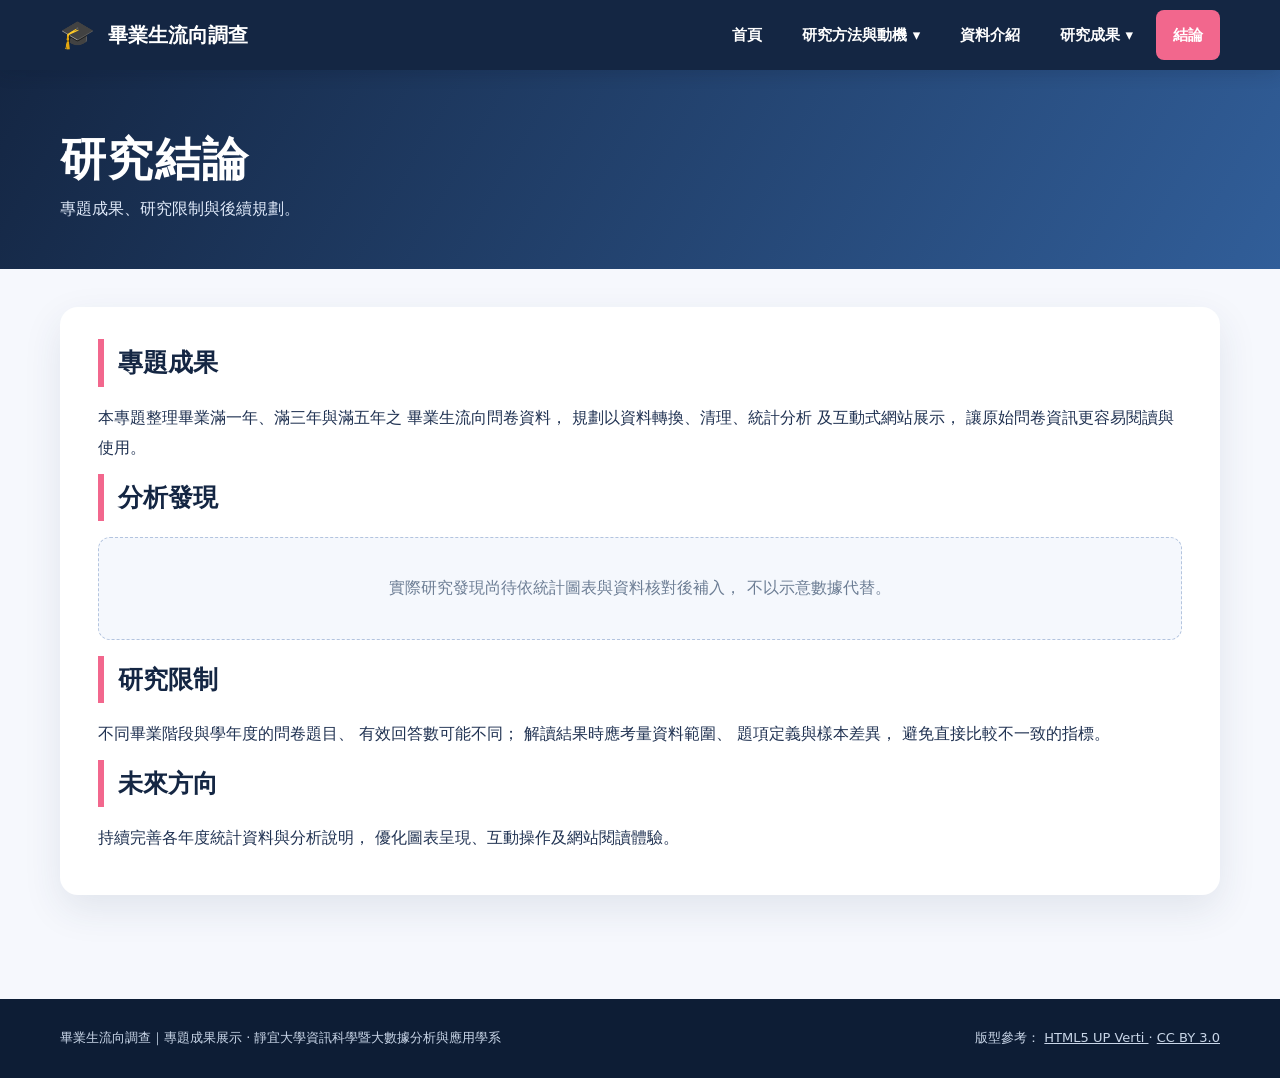
==== conclusion.html @ 00af99d6 "Update conclusion.html" ====
<!DOCTYPE html>
<html lang="zh-Hant">
<head>
  <meta charset="utf-8">
  <meta name="viewport"
        content="width=device-width, initial-scale=1">
  <title>結論｜畢業生流向調查</title>
  <link rel="stylesheet" href="style.css">
</head>

<body>
  <!-- 導覽列 -->
  <header class="site-header">
    <div class="container header-inner">
      <a class="brand" href="index.html">
        <span class="brand-icon">🎓</span>
        畢業生流向調查
      </a>

      <button class="menu-toggle"
              type="button"
              aria-label="開啟導覽選單"
              aria-controls="main-nav"
              aria-expanded="false">☰</button>

      <nav class="nav" id="main-nav"
           aria-label="網站主選單">
        <a href="index.html">首頁</a>

        <div class="dropdown">
          <a href="research.html">
            研究方法與動機 ▾
          </a>
          <ul class="submenu">
            <li>
              <a href="research.html#motivation">
                研究動機
              </a>
            </li>
            <li>
              <a href="research.html#method">
                研究方法
              </a>
            </li>
          </ul>
        </div>

        <a href="data.html">資料介紹</a>

        <div class="dropdown">
          <a href="results.html">研究成果 ▾</a>
          <ul class="submenu">
            <li>
              <a href="results.html#one-year">
                畢業滿一年
              </a>
            </li>
            <li>
              <a href="results.html#three-years">
                畢業滿三年
              </a>
            </li>
            <li>
              <a href="results.html#five-years">
                畢業滿五年
              </a>
            </li>
          </ul>
        </div>

        <a href="conclusion.html"
           class="active"
           aria-current="page">結論</a>
      </nav>
    </div>
  </header>

  <!-- 頁面標題 -->
  <section class="page-top">
    <div class="container">
      <h1>研究結論</h1>
      <p>專題成果、研究限制與後續規劃。</p>
    </div>
  </section>

  <main class="container content-wrap">
    <section class="content-card">

      <h2>專題成果</h2>
      <p>
        本專題整理畢業滿一年、滿三年與滿五年之
        畢業生流向問卷資料，
        規劃以資料轉換、清理、統計分析
        及互動式網站展示，
        讓原始問卷資訊更容易閱讀與使用。
      </p>

      <h2>分析發現</h2>
      <div class="placeholder">
        實際研究發現尚待依統計圖表與資料核對後補入，
        不以示意數據代替。
      </div>

      <h2>研究限制</h2>
      <p>
        不同畢業階段與學年度的問卷題目、
        有效回答數可能不同；
        解讀結果時應考量資料範圍、
        題項定義與樣本差異，
        避免直接比較不一致的指標。
      </p>

      <h2>未來方向</h2>
      <p>
        持續完善各年度統計資料與分析說明，
        優化圖表呈現、互動操作及網站閱讀體驗。
      </p>

    </section>
  </main>

  <!-- 頁尾 -->
  <footer>
    <div class="container footer-inner">
      <span>
        畢業生流向調查｜專題成果展示 ·
        靜宜大學資訊科學暨大數據分析與應用學系
      </span>
      <span>
        版型參考：
        <a href="https://html5up.net/verti">
          HTML5 UP Verti
        </a> ·
        <a href="https://creativecommons.org/licenses/by/3.0/">
          CC BY 3.0
        </a>
      </span>
    </div>
  </footer>

  <script src="script.js" defer></script>
</body>
</html>
---- style.css ----
:root {
      --navy: #142643;
      --navy-deep: #0d1d35;
      --pink: #f2678d;
      --blue: #376db7;
      --ink: #203252;
      --muted: #61708a;
      --line: #e8edf6;
      --shadow: 0 14px 38px rgba(35, 59, 92, .10);
    }
    * { box-sizing: border-box; }
    html { scroll-behavior: smooth; }
    body { margin: 0; font-family: "Noto Sans TC", "Microsoft JhengHei", system-ui, sans-serif; background: #f6f8fd; color: var(--ink); line-height: 1.9; }
    a { color: inherit; text-decoration: none; }
    .container { width: min(1160px, calc(100% - 40px)); margin: auto; }

    /* 上方導覽列 */
    .site-header { position: sticky; top: 0; z-index: 100; background: var(--navy); color: #fff; box-shadow: 0 3px 16px #08132726; }
    .header-inner { min-height: 70px; display: flex; align-items: center; justify-content: space-between; gap: 20px; }
    .brand { display: flex; align-items: center; gap: 13px; font-size: 20px; font-weight: 800; white-space: nowrap; }
    .brand-icon { color: var(--pink); font-size: 28px; }
    .nav { display: flex; align-items: stretch; gap: 6px; }
    .nav > a, .dropdown > a { display: block; padding: 11px 17px; border-radius: 8px; font-size: 15px; font-weight: 700; transition: background .2s; }
    .nav > a:hover, .dropdown > a:hover, .nav .active { background: var(--pink); }
    .dropdown { position: relative; }
    .submenu { display: none; position: absolute; left: 0; top: 100%; min-width: 185px; padding: 8px; margin: 0; list-style: none; background: #fff; color: var(--ink); border-radius: 10px; box-shadow: var(--shadow); }
    .submenu a { display: block; padding: 9px 14px; border-radius: 7px; font-size: 14px; }
    .submenu a:hover, .submenu a:focus-visible { background: #fff0f5; color: #b83f68; }
    .dropdown:hover .submenu, .dropdown:focus-within .submenu { display: block; }
    .menu-toggle { display: none; background: transparent; color: #fff; border: 1px solid #ffffff77; border-radius: 7px; padding: 6px 12px; font-size: 23px; cursor: pointer; }

    /* 首頁形象封面：圖片可自行置換 */
    .hero { position: relative; min-height: 470px; color: white; display: flex; align-items: center;
      background-image: linear-gradient(100deg, rgba(9,28,55,.85) 0%, rgba(19,54,90,.58) 57%, rgba(19,54,90,.28) 100%);
      background-color: #32669b; background-position: center; background-size: cover; }
    .hero-inner { padding: 60px 0 105px; }
    .eyebrow { font-size: 14px; letter-spacing: .23em; color: #d7e9ff; }
    h1 { font-size: clamp(35px, 5.4vw, 68px); line-height: 1.35; letter-spacing: .03em; margin: 18px 0 16px; font-weight: 900; }
    .hero p { max-width: 700px; font-size: clamp(16px, 1.7vw, 21px); margin: 0; }
    .accent-line { display: block; width: 80px; height: 5px; margin-top: 20px; background: var(--pink); border-radius: 4px; }

    /* 教授及組員：緊接在標題封面下方 */
    .team-panel { display: grid; grid-template-columns: 1fr 1.15fr; position: relative; z-index: 2; margin-top: -62px; background: #fff; border-radius: 20px; box-shadow: var(--shadow); padding: 28px 34px; }
    .team-item { display: flex; align-items: center; gap: 19px; padding: 5px 14px; }
    .team-item + .team-item { border-left: 2px solid var(--line); padding-left: 34px; }
    .team-icon { flex: 0 0 68px; height: 68px; display: grid; place-items: center; background: #fcecf2; color: #e85983; border-radius: 50%; font-size: 27px; }
    .team-item:nth-child(2) .team-icon { background: #eaf2ff; color: var(--blue); }
    .team-label { color: #1e578b; font-size: 17px; font-weight: 900; }
    .team-details { color: var(--muted); font-size: 15px; line-height: 1.8; }
    .team-details strong { color: var(--ink); font-size: 18px; }

    /* 研究摘要 */
    .abstract-section { padding: 42px 0 90px; }
    .abstract-card { background: white; border-radius: 20px; padding: 38px 42px; box-shadow: var(--shadow); }
    .section-heading { display: flex; align-items: center; gap: 16px; margin-bottom: 21px; }
    .section-heading::before { content: ""; width: 7px; height: 39px; background: var(--pink); border-radius: 6px; }
    .section-heading h2 { font-size: 31px; margin: 0; color: var(--navy); }
    .abstract-card p { font-size: 17px; margin: 0 0 20px; text-align: justify; }
    .abstract-card p:last-child { margin-bottom: 0; }
    footer { background: var(--navy-deep); color: #c9d6e8; padding: 27px 0; font-size: 13px; }
    .footer-inner { display: flex; gap: 16px; justify-content: space-between; flex-wrap: wrap; }
    footer a { text-decoration: underline; }

    @media (max-width: 900px) {
      .brand { font-size: 17px; }
      .menu-toggle { display: inline-block; }
      .header-inner { flex-wrap: wrap; }
      .nav { display: none; width: 100%; flex-direction: column; padding-bottom: 14px; }
      .nav.open { display: flex; }
      .nav > a, .dropdown > a { padding: 10px 12px; }
      .submenu { position: static; display: block; box-shadow: none; border-radius: 8px; background: #213957; color: #fff; margin: 3px 10px 8px; }
      .submenu a:hover, .submenu a:focus-visible { background: #385477; color: #fff; }
      .team-panel { grid-template-columns: 1fr; padding: 24px; }
      .team-item + .team-item { border-left: 0; border-top: 2px solid var(--line); padding: 20px 14px 5px; margin-top: 16px; }
    }
    @media (max-width: 560px) {
      .container { width: min(100% - 26px, 1160px); }
      .hero { min-height: 390px; }
      .hero-inner { padding: 40px 0 90px; }
      .team-panel { margin-top: -46px; padding: 20px 12px; }
      .team-icon { flex-basis: 52px; height: 52px; font-size: 22px; }
      .team-item { gap: 12px; }
      .team-details strong { font-size: 16px; }
      .abstract-card { padding: 26px 21px; }
      .abstract-card p { font-size: 15px; }
      .section-heading h2 { font-size: 26px; }
    }
  
    .page-top{background:linear-gradient(120deg,#142643,#315e99);color:white;padding:54px 0 45px}.page-top h1{font-size:clamp(30px,4vw,46px);margin:4px 0}.page-top p{margin:0;color:#e0eafa}.content-wrap{padding:38px 0 80px}.content-card{background:white;padding:32px 38px;border-radius:18px;box-shadow:var(--shadow);margin-bottom:24px;scroll-margin-top:100px}.content-card h2{font-size:25px;color:#142643;margin:0 0 16px;border-left:6px solid var(--pink);padding-left:14px}.content-card h3{font-size:19px;margin:22px 0 7px}.content-card p{margin:10px 0}.chips{display:flex;gap:10px;flex-wrap:wrap;margin-top:12px}.chip{background:#edf3ff;border-radius:24px;padding:6px 14px;color:#245b9c;font-weight:700}.placeholder{padding:35px 22px;text-align:center;background:#f5f8fd;border:1px dashed #b3c4df;border-radius:12px;color:#6c7d94;margin:16px 0}.subnav{display:flex;flex-wrap:wrap;gap:10px;margin:0 0 24px}.subnav a{background:white;border:1px solid var(--line);padding:8px 18px;border-radius:9px;color:#245b9c;font-weight:700}.subnav a:hover{background:#eaf2ff}.muted{color:var(--muted)}@media(max-width:560px){.content-card{padding:23px 20px}}
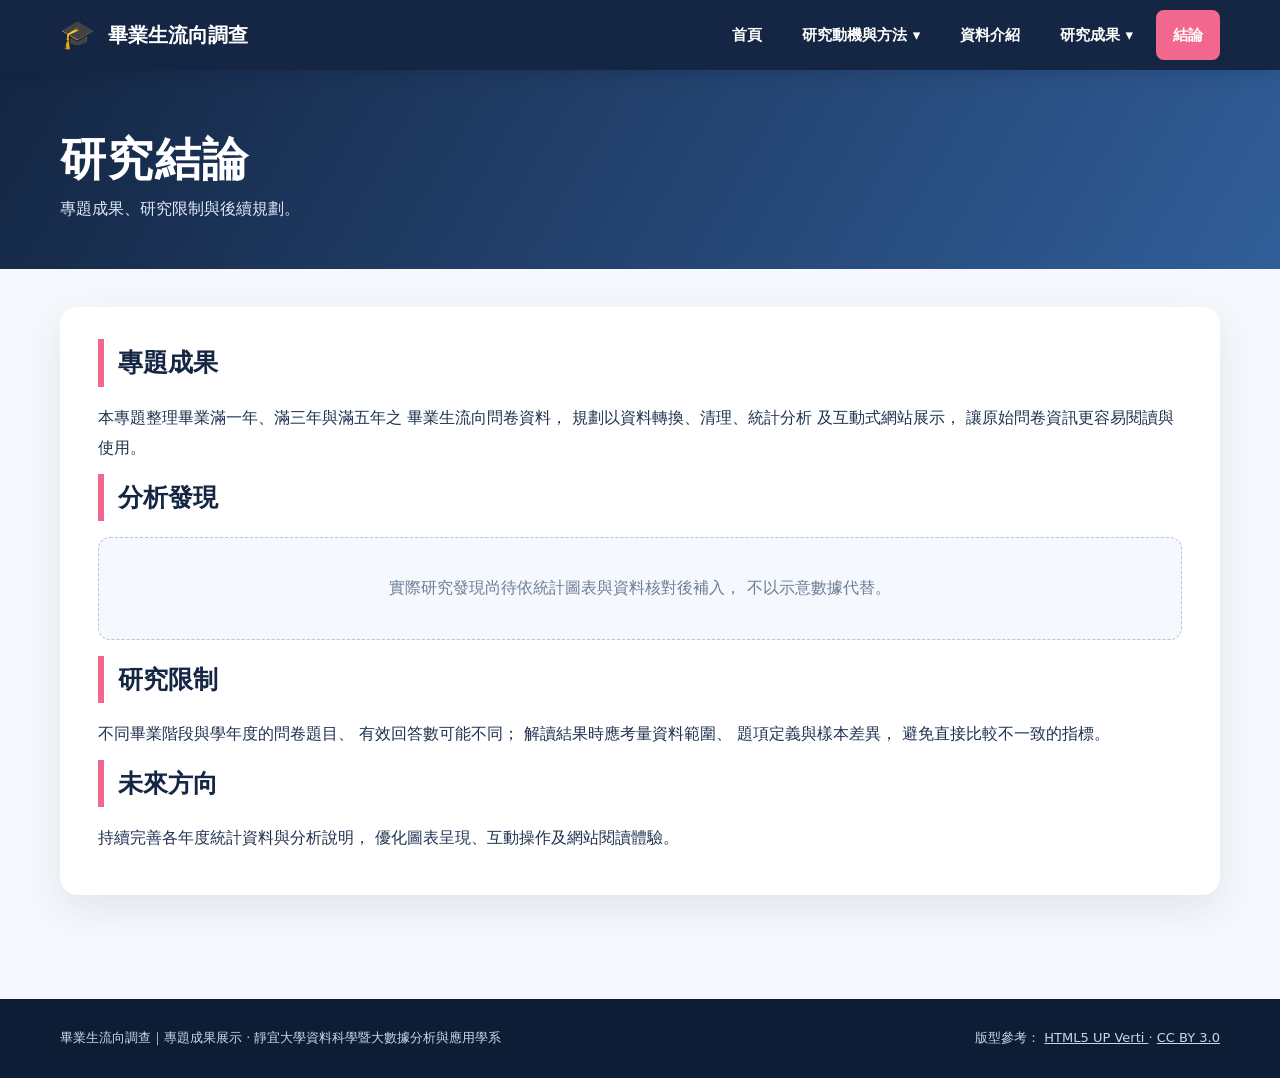
==== commit 18a3ced4: "Update conclusion.html" ====
--- a/conclusion.html
+++ b/conclusion.html
@@ -30,7 +30,7 @@
 
         <div class="dropdown">
           <a href="research.html">
-            研究方法與動機 ▾
+            研究動機與方法 ▾
           </a>
           <ul class="submenu">
             <li>
@@ -53,17 +53,12 @@
           <ul class="submenu">
             <li>
               <a href="results.html#one-year">
-                畢業滿一年
+                R Markdown
               </a>
             </li>
             <li>
               <a href="results.html#three-years">
-                畢業滿三年
-              </a>
-            </li>
-            <li>
-              <a href="results.html#five-years">
-                畢業滿五年
+                R Shiny
               </a>
             </li>
           </ul>
@@ -125,7 +120,7 @@
     <div class="container footer-inner">
       <span>
         畢業生流向調查｜專題成果展示 ·
-        靜宜大學資訊科學暨大數據分析與應用學系
+        靜宜大學資料科學暨大數據分析與應用學系
       </span>
       <span>
         版型參考：
--- a/style.css
+++ b/style.css
@@ -1,89 +1,858 @@
+
+/* =========================================
+   1. 全站基本設定
+========================================= */
+
 :root {
-      --navy: #142643;
-      --navy-deep: #0d1d35;
-      --pink: #f2678d;
-      --blue: #376db7;
-      --ink: #203252;
-      --muted: #61708a;
-      --line: #e8edf6;
-      --shadow: 0 14px 38px rgba(35, 59, 92, .10);
-    }
-    * { box-sizing: border-box; }
-    html { scroll-behavior: smooth; }
-    body { margin: 0; font-family: "Noto Sans TC", "Microsoft JhengHei", system-ui, sans-serif; background: #f6f8fd; color: var(--ink); line-height: 1.9; }
-    a { color: inherit; text-decoration: none; }
-    .container { width: min(1160px, calc(100% - 40px)); margin: auto; }
-
-    /* 上方導覽列 */
-    .site-header { position: sticky; top: 0; z-index: 100; background: var(--navy); color: #fff; box-shadow: 0 3px 16px #08132726; }
-    .header-inner { min-height: 70px; display: flex; align-items: center; justify-content: space-between; gap: 20px; }
-    .brand { display: flex; align-items: center; gap: 13px; font-size: 20px; font-weight: 800; white-space: nowrap; }
-    .brand-icon { color: var(--pink); font-size: 28px; }
-    .nav { display: flex; align-items: stretch; gap: 6px; }
-    .nav > a, .dropdown > a { display: block; padding: 11px 17px; border-radius: 8px; font-size: 15px; font-weight: 700; transition: background .2s; }
-    .nav > a:hover, .dropdown > a:hover, .nav .active { background: var(--pink); }
-    .dropdown { position: relative; }
-    .submenu { display: none; position: absolute; left: 0; top: 100%; min-width: 185px; padding: 8px; margin: 0; list-style: none; background: #fff; color: var(--ink); border-radius: 10px; box-shadow: var(--shadow); }
-    .submenu a { display: block; padding: 9px 14px; border-radius: 7px; font-size: 14px; }
-    .submenu a:hover, .submenu a:focus-visible { background: #fff0f5; color: #b83f68; }
-    .dropdown:hover .submenu, .dropdown:focus-within .submenu { display: block; }
-    .menu-toggle { display: none; background: transparent; color: #fff; border: 1px solid #ffffff77; border-radius: 7px; padding: 6px 12px; font-size: 23px; cursor: pointer; }
-
-    /* 首頁形象封面：圖片可自行置換 */
-    .hero { position: relative; min-height: 470px; color: white; display: flex; align-items: center;
-      background-image: linear-gradient(100deg, rgba(9,28,55,.85) 0%, rgba(19,54,90,.58) 57%, rgba(19,54,90,.28) 100%);
-      background-color: #32669b; background-position: center; background-size: cover; }
-    .hero-inner { padding: 60px 0 105px; }
-    .eyebrow { font-size: 14px; letter-spacing: .23em; color: #d7e9ff; }
-    h1 { font-size: clamp(35px, 5.4vw, 68px); line-height: 1.35; letter-spacing: .03em; margin: 18px 0 16px; font-weight: 900; }
-    .hero p { max-width: 700px; font-size: clamp(16px, 1.7vw, 21px); margin: 0; }
-    .accent-line { display: block; width: 80px; height: 5px; margin-top: 20px; background: var(--pink); border-radius: 4px; }
-
-    /* 教授及組員：緊接在標題封面下方 */
-    .team-panel { display: grid; grid-template-columns: 1fr 1.15fr; position: relative; z-index: 2; margin-top: -62px; background: #fff; border-radius: 20px; box-shadow: var(--shadow); padding: 28px 34px; }
-    .team-item { display: flex; align-items: center; gap: 19px; padding: 5px 14px; }
-    .team-item + .team-item { border-left: 2px solid var(--line); padding-left: 34px; }
-    .team-icon { flex: 0 0 68px; height: 68px; display: grid; place-items: center; background: #fcecf2; color: #e85983; border-radius: 50%; font-size: 27px; }
-    .team-item:nth-child(2) .team-icon { background: #eaf2ff; color: var(--blue); }
-    .team-label { color: #1e578b; font-size: 17px; font-weight: 900; }
-    .team-details { color: var(--muted); font-size: 15px; line-height: 1.8; }
-    .team-details strong { color: var(--ink); font-size: 18px; }
-
-    /* 研究摘要 */
-    .abstract-section { padding: 42px 0 90px; }
-    .abstract-card { background: white; border-radius: 20px; padding: 38px 42px; box-shadow: var(--shadow); }
-    .section-heading { display: flex; align-items: center; gap: 16px; margin-bottom: 21px; }
-    .section-heading::before { content: ""; width: 7px; height: 39px; background: var(--pink); border-radius: 6px; }
-    .section-heading h2 { font-size: 31px; margin: 0; color: var(--navy); }
-    .abstract-card p { font-size: 17px; margin: 0 0 20px; text-align: justify; }
-    .abstract-card p:last-child { margin-bottom: 0; }
-    footer { background: var(--navy-deep); color: #c9d6e8; padding: 27px 0; font-size: 13px; }
-    .footer-inner { display: flex; gap: 16px; justify-content: space-between; flex-wrap: wrap; }
-    footer a { text-decoration: underline; }
-
-    @media (max-width: 900px) {
-      .brand { font-size: 17px; }
-      .menu-toggle { display: inline-block; }
-      .header-inner { flex-wrap: wrap; }
-      .nav { display: none; width: 100%; flex-direction: column; padding-bottom: 14px; }
-      .nav.open { display: flex; }
-      .nav > a, .dropdown > a { padding: 10px 12px; }
-      .submenu { position: static; display: block; box-shadow: none; border-radius: 8px; background: #213957; color: #fff; margin: 3px 10px 8px; }
-      .submenu a:hover, .submenu a:focus-visible { background: #385477; color: #fff; }
-      .team-panel { grid-template-columns: 1fr; padding: 24px; }
-      .team-item + .team-item { border-left: 0; border-top: 2px solid var(--line); padding: 20px 14px 5px; margin-top: 16px; }
-    }
-    @media (max-width: 560px) {
-      .container { width: min(100% - 26px, 1160px); }
-      .hero { min-height: 390px; }
-      .hero-inner { padding: 40px 0 90px; }
-      .team-panel { margin-top: -46px; padding: 20px 12px; }
-      .team-icon { flex-basis: 52px; height: 52px; font-size: 22px; }
-      .team-item { gap: 12px; }
-      .team-details strong { font-size: 16px; }
-      .abstract-card { padding: 26px 21px; }
-      .abstract-card p { font-size: 15px; }
-      .section-heading h2 { font-size: 26px; }
-    }
-  
-    .page-top{background:linear-gradient(120deg,#142643,#315e99);color:white;padding:54px 0 45px}.page-top h1{font-size:clamp(30px,4vw,46px);margin:4px 0}.page-top p{margin:0;color:#e0eafa}.content-wrap{padding:38px 0 80px}.content-card{background:white;padding:32px 38px;border-radius:18px;box-shadow:var(--shadow);margin-bottom:24px;scroll-margin-top:100px}.content-card h2{font-size:25px;color:#142643;margin:0 0 16px;border-left:6px solid var(--pink);padding-left:14px}.content-card h3{font-size:19px;margin:22px 0 7px}.content-card p{margin:10px 0}.chips{display:flex;gap:10px;flex-wrap:wrap;margin-top:12px}.chip{background:#edf3ff;border-radius:24px;padding:6px 14px;color:#245b9c;font-weight:700}.placeholder{padding:35px 22px;text-align:center;background:#f5f8fd;border:1px dashed #b3c4df;border-radius:12px;color:#6c7d94;margin:16px 0}.subnav{display:flex;flex-wrap:wrap;gap:10px;margin:0 0 24px}.subnav a{background:white;border:1px solid var(--line);padding:8px 18px;border-radius:9px;color:#245b9c;font-weight:700}.subnav a:hover{background:#eaf2ff}.muted{color:var(--muted)}@media(max-width:560px){.content-card{padding:23px 20px}}
+  --navy: #142643;
+  --navy-deep: #0d1d35;
+  --pink: #f2678d;
+  --blue: #376db7;
+  --ink: #203252;
+  --muted: #61708a;
+  --line: #e8edf6;
+  --shadow: 0 14px 38px rgba(35, 59, 92, .10);
+}
+
+* {
+  box-sizing: border-box;
+}
+
+html {
+  scroll-behavior: smooth;
+}
+
+body {
+  margin: 0;
+  font-family: "Noto Sans TC", "Microsoft JhengHei",
+               system-ui, sans-serif;
+  background: #f6f8fd;
+  color: var(--ink);
+  line-height: 1.9;
+}
+
+a {
+  color: inherit;
+  text-decoration: none;
+}
+
+.container {
+  width: min(1160px, calc(100% - 40px));
+  margin: auto;
+}
+
+
+/* =========================================
+   2. 網站上方導覽列
+========================================= */
+
+.site-header {
+  position: sticky;
+  top: 0;
+  z-index: 100;
+  background: var(--navy);
+  color: #fff;
+  box-shadow: 0 3px 16px #08132726;
+}
+
+.header-inner {
+  min-height: 70px;
+  display: flex;
+  align-items: center;
+  justify-content: space-between;
+  gap: 20px;
+}
+
+.brand {
+  display: flex;
+  align-items: center;
+  gap: 13px;
+  font-size: 20px;
+  font-weight: 800;
+  white-space: nowrap;
+}
+
+.brand-icon {
+  color: var(--pink);
+  font-size: 28px;
+}
+
+.nav {
+  display: flex;
+  align-items: stretch;
+  gap: 6px;
+}
+
+.nav > a,
+.dropdown > a {
+  display: block;
+  padding: 11px 17px;
+  border-radius: 8px;
+  font-size: 15px;
+  font-weight: 700;
+  transition: background .2s;
+}
+
+.nav > a:hover,
+.dropdown > a:hover,
+.nav .active {
+  background: var(--pink);
+}
+
+.dropdown {
+  position: relative;
+}
+
+.submenu {
+  display: none;
+  position: absolute;
+  left: 0;
+  top: 100%;
+  min-width: 185px;
+  padding: 8px;
+  margin: 0;
+  list-style: none;
+  background: #fff;
+  color: var(--ink);
+  border-radius: 10px;
+  box-shadow: var(--shadow);
+}
+
+.submenu a {
+  display: block;
+  padding: 9px 14px;
+  border-radius: 7px;
+  font-size: 14px;
+}
+
+.submenu a:hover,
+.submenu a:focus-visible {
+  background: #fff0f5;
+  color: #b83f68;
+}
+
+.dropdown:hover .submenu,
+.dropdown:focus-within .submenu {
+  display: block;
+}
+
+.menu-toggle {
+  display: none;
+  background: transparent;
+  color: #fff;
+  border: 1px solid #ffffff77;
+  border-radius: 7px;
+  padding: 6px 12px;
+  font-size: 23px;
+  cursor: pointer;
+}
+
+
+/* =========================================
+   3. 首頁封面
+========================================= */
+
+.hero {
+  position: relative;
+  min-height: 470px;
+  color: white;
+  display: flex;
+  align-items: center;
+
+  background-image: linear-gradient(
+    100deg,
+    rgba(9, 28, 55, .85) 0%,
+    rgba(19, 54, 90, .58) 57%,
+    rgba(19, 54, 90, .28) 100%
+  );
+
+  background-color: #32669b;
+  background-position: center;
+  background-size: cover;
+}
+
+.hero-inner {
+  padding: 60px 0 105px;
+}
+
+.eyebrow {
+  font-size: 14px;
+  letter-spacing: .23em;
+  color: #d7e9ff;
+}
+
+h1 {
+  font-size: clamp(35px, 5.4vw, 68px);
+  line-height: 1.35;
+  letter-spacing: .03em;
+  margin: 18px 0 16px;
+  font-weight: 900;
+}
+
+.hero p {
+  max-width: 700px;
+  font-size: clamp(16px, 1.7vw, 21px);
+  margin: 0;
+}
+
+.accent-line {
+  display: block;
+  width: 80px;
+  height: 5px;
+  margin-top: 20px;
+  background: var(--pink);
+  border-radius: 4px;
+}
+
+
+/* =========================================
+   4. 首頁教授與組員資訊卡
+========================================= */
+
+.team-panel {
+  display: grid;
+  grid-template-columns:
+    minmax(0, 1fr) 1px minmax(0, 1.2fr);
+  align-items: center;
+  gap: clamp(20px, 3vw, 38px);
+  position: relative;
+  z-index: 2;
+  margin-top: -62px;
+  padding: 34px clamp(24px, 4vw, 46px);
+  border-radius: 24px;
+  background: #fff;
+  box-shadow: 0 16px 40px rgba(23, 45, 78, .10);
+}
+
+.team-card {
+  min-width: 0;
+  display: flex;
+  flex-direction: column;
+  align-items: flex-start;
+  justify-content: center;
+}
+
+.team-badge {
+  display: inline-block;
+  padding: 5px 14px;
+  margin-bottom: 12px;
+  background: #fff0f5;
+  color: #bb4168;
+  border-radius: 999px;
+  font-weight: 750;
+  font-size: 14px;
+}
+
+.team-badge--members {
+  background: #eef4ff;
+  color: #2d5b96;
+}
+
+.team-name {
+  margin: 0 0 8px;
+  font-size: clamp(22px, 2.5vw, 30px);
+  color: #1d2f4f;
+  line-height: 1.4;
+  overflow-wrap: anywhere;
+}
+
+.team-meta {
+  margin: 0;
+  font-size: 16px;
+  color: #5f6f88;
+  line-height: 1.8;
+  overflow-wrap: anywhere;
+}
+
+.team-role {
+  margin: 3px 0;
+  font-size: clamp(16px, 1.7vw, 20px);
+  color: #203252;
+  line-height: 1.8;
+  overflow-wrap: anywhere;
+}
+
+.team-role strong {
+  color: #2b4f82;
+}
+
+.team-divider {
+  width: 1px;
+  height: 115px;
+  background: linear-gradient(
+    transparent,
+    #cbd8ea,
+    transparent
+  );
+}
+
+
+/* =========================================
+   5. 首頁研究摘要
+========================================= */
+
+.abstract-section {
+  padding: 42px 0 90px;
+}
+
+.abstract-card {
+  background: white;
+  border-radius: 20px;
+  padding: 38px 42px;
+  box-shadow: var(--shadow);
+}
+
+.section-heading {
+  display: flex;
+  align-items: center;
+  gap: 16px;
+  margin-bottom: 21px;
+}
+
+.section-heading::before {
+  content: "";
+  width: 7px;
+  height: 39px;
+  background: var(--pink);
+  border-radius: 6px;
+}
+
+.section-heading h2 {
+  font-size: 31px;
+  margin: 0;
+  color: var(--navy);
+}
+
+.abstract-card p {
+  font-size: 17px;
+  margin: 0 0 20px;
+  text-align: justify;
+}
+
+.abstract-card p:last-child {
+  margin-bottom: 0;
+}
+
+
+/* =========================================
+   6. 其他網頁的頁面標題
+========================================= */
+
+.page-top {
+  background: linear-gradient(
+    120deg,
+    #142643,
+    #315e99
+  );
+  color: white;
+  padding: 54px 0 45px;
+}
+
+.page-top h1 {
+  font-size: clamp(30px, 4vw, 46px);
+  margin: 4px 0;
+}
+
+.page-top p {
+  margin: 0;
+  color: #e0eafa;
+}
+
+
+/* =========================================
+   7. 各頁面內容卡片
+========================================= */
+
+.content-wrap {
+  padding: 38px 0 80px;
+}
+
+.content-card {
+  background: white;
+  padding: 32px 38px;
+  border-radius: 18px;
+  box-shadow: var(--shadow);
+  margin-bottom: 24px;
+  scroll-margin-top: 100px;
+}
+
+.content-card h2 {
+  font-size: 25px;
+  color: #142643;
+  margin: 0 0 16px;
+  border-left: 6px solid var(--pink);
+  padding-left: 14px;
+}
+
+.content-card h3 {
+  font-size: 19px;
+  margin: 22px 0 7px;
+}
+
+.content-card p {
+  margin: 10px 0;
+}
+
+.chips {
+  display: flex;
+  gap: 10px;
+  flex-wrap: wrap;
+  margin-top: 12px;
+}
+
+.chip {
+  background: #edf3ff;
+  border-radius: 24px;
+  padding: 6px 14px;
+  color: #245b9c;
+  font-weight: 700;
+}
+
+.placeholder {
+  padding: 35px 22px;
+  text-align: center;
+  background: #f5f8fd;
+  border: 1px dashed #b3c4df;
+  border-radius: 12px;
+  color: #6c7d94;
+  margin: 16px 0;
+}
+
+.subnav {
+  display: flex;
+  flex-wrap: wrap;
+  gap: 10px;
+  margin: 0 0 24px;
+}
+
+.subnav a {
+  background: white;
+  border: 1px solid var(--line);
+  padding: 8px 18px;
+  border-radius: 9px;
+  color: #245b9c;
+  font-weight: 700;
+}
+
+.subnav a:hover {
+  background: #eaf2ff;
+}
+
+.muted {
+  color: var(--muted);
+}
+
+
+/* =========================================
+   8. 原本的五步驟研究流程圖
+   保留相容舊版 research.html
+========================================= */
+
+.research-flow {
+  display: flex;
+  flex-direction: column;
+  align-items: center;
+  gap: 5px;
+  margin: 22px auto 32px;
+  max-width: 640px;
+}
+
+.flow-step {
+  width: 100%;
+  background: linear-gradient(
+    110deg,
+    #f1f6ff,
+    #fff
+  );
+  border: 1px solid #dce7f8;
+  border-left: 6px solid #4576bf;
+  border-radius: 13px;
+  padding: 16px 20px;
+  display: grid;
+  grid-template-columns: 44px 1fr;
+  column-gap: 14px;
+  align-items: center;
+  box-shadow: 0 5px 15px rgba(23, 55, 95, .05);
+}
+
+.step-no {
+  grid-row: span 2;
+  background: #e0ebfb;
+  color: #305caa;
+  border-radius: 50%;
+  width: 40px;
+  height: 40px;
+  display: grid;
+  place-items: center;
+  font-weight: 800;
+  font-size: 15px;
+}
+
+.flow-step strong {
+  color: #172c4b;
+  font-size: 18px;
+}
+
+.flow-step small {
+  color: #61708a;
+  font-size: 14px;
+  line-height: 1.6;
+}
+
+.flow-arrow {
+  color: #668dbf;
+  font-size: 25px;
+  font-weight: bold;
+  line-height: 1.3;
+}
+
+.final-step {
+  border-left-color: #f2678d;
+  background: linear-gradient(
+    110deg,
+    #fff1f6,
+    #fff
+  );
+}
+
+.final-step .step-no {
+  background: #ffe2ea;
+  color: #b83e69;
+}
+
+
+/* =========================================
+   9. 新版研究方法頁面
+   段落式研究動機與研究方法
+========================================= */
+
+.research-feature {
+  scroll-margin-top: 100px;
+  background: #fff;
+  border-radius: 22px;
+  padding: clamp(26px, 4vw, 54px);
+  margin: 0 0 28px;
+  box-shadow: var(--shadow);
+}
+
+.research-kicker {
+  font-size: 12px;
+  letter-spacing: .16em;
+  font-weight: 800;
+  color: #6d83a6;
+  margin-bottom: 7px;
+}
+
+.research-feature h2 {
+  font-size: clamp(27px, 3vw, 38px);
+  margin: 0;
+  color: var(--navy);
+  letter-spacing: .04em;
+}
+
+.research-accent {
+  width: 55px;
+  height: 4px;
+  border-radius: 4px;
+  background: var(--pink);
+  margin: 14px 0 26px;
+}
+
+.research-feature > p {
+  font-size: 17px;
+  line-height: 2.05;
+  color: #374a68;
+  margin: 0 0 20px;
+  text-align: justify;
+}
+
+.research-feature > p:last-child {
+  margin-bottom: 0;
+}
+
+.research-lead {
+  color: var(--muted) !important;
+}
+
+
+/* =========================================
+   10. 新版研究流程時間軸
+========================================= */
+
+.process-timeline {
+  list-style: none;
+  margin: 28px 0 0;
+  padding: 0;
+  position: relative;
+}
+
+.process-timeline::before {
+  content: "";
+  position: absolute;
+  top: 24px;
+  bottom: 35px;
+  left: 27px;
+  width: 2px;
+  background: linear-gradient(
+    #96b2df,
+    #ee91b1
+  );
+}
+
+.process-timeline li {
+  position: relative;
+  display: grid;
+  grid-template-columns: 56px minmax(0, 1fr);
+  gap: 24px;
+  padding: 0 0 24px;
+  align-items: start;
+}
+
+.process-timeline li:last-child {
+  padding-bottom: 0;
+}
+
+.timeline-number {
+  position: relative;
+  z-index: 1;
+  display: grid;
+  place-items: center;
+  width: 56px;
+  height: 56px;
+  border-radius: 50%;
+  background: #eaf2ff;
+  color: #2c5c9e;
+  font-size: 17px;
+  font-weight: 800;
+  border: 4px solid white;
+  box-shadow: 0 2px 12px #20325212;
+}
+
+.process-timeline li:last-child .timeline-number {
+  background: #ffe4ec;
+  color: #b83e69;
+}
+
+.timeline-body {
+  border: 1px solid #e5edf8;
+  border-radius: 14px;
+  padding: 18px 22px;
+  background: #f8faff;
+}
+
+.timeline-body h3 {
+  margin: 0 0 5px;
+  color: #19375e;
+  font-size: 20px;
+}
+
+.timeline-body p {
+  margin: 0;
+  color: #526682;
+  font-size: 15px;
+  line-height: 1.85;
+}
+
+
+/* =========================================
+   11. 網站頁尾
+========================================= */
+
+footer {
+  background: var(--navy-deep);
+  color: #c9d6e8;
+  padding: 27px 0;
+  font-size: 13px;
+}
+
+.footer-inner {
+  display: flex;
+  gap: 16px;
+  justify-content: space-between;
+  flex-wrap: wrap;
+}
+
+footer a {
+  text-decoration: underline;
+}
+
+
+/* =========================================
+   12. 平板版響應式排版
+========================================= */
+
+@media (max-width: 900px) {
+
+  .brand {
+    font-size: 17px;
+  }
+
+  .menu-toggle {
+    display: inline-block;
+  }
+
+  .header-inner {
+    flex-wrap: wrap;
+  }
+
+  .nav {
+    display: none;
+    width: 100%;
+    flex-direction: column;
+    padding-bottom: 14px;
+  }
+
+  .nav.open {
+    display: flex;
+  }
+
+  .nav > a,
+  .dropdown > a {
+    padding: 10px 12px;
+  }
+
+  .submenu {
+    position: static;
+    display: block;
+    box-shadow: none;
+    border-radius: 8px;
+    background: #213957;
+    color: #fff;
+    margin: 3px 10px 8px;
+  }
+
+  .submenu a:hover,
+  .submenu a:focus-visible {
+    background: #385477;
+    color: #fff;
+  }
+
+  /* 教授與組員卡片改為上下排列 */
+  .team-panel {
+    grid-template-columns: minmax(0, 1fr);
+    gap: 18px;
+    padding: 28px 24px;
+  }
+
+  .team-divider {
+    width: 100%;
+    height: 1px;
+    background: linear-gradient(
+      to right,
+      transparent,
+      #cbd8ea,
+      transparent
+    );
+  }
+}
+
+
+/* =========================================
+   13. 手機版響應式排版
+========================================= */
+
+@media (max-width: 600px) {
+
+  .research-feature {
+    padding: 26px 20px;
+  }
+
+  .research-feature > p {
+    font-size: 15px;
+  }
+
+  .process-timeline::before {
+    left: 21px;
+  }
+
+  .process-timeline li {
+    grid-template-columns:
+      44px minmax(0, 1fr);
+    gap: 10px;
+  }
+
+  .timeline-number {
+    width: 44px;
+    height: 44px;
+    font-size: 13px;
+  }
+
+  .timeline-body {
+    padding: 14px;
+  }
+
+  .timeline-body h3 {
+    font-size: 17px;
+  }
+
+  .timeline-body p {
+    font-size: 14px;
+  }
+}
+
+@media (max-width: 560px) {
+
+  .container {
+    width: min(100% - 26px, 1160px);
+  }
+
+  .hero {
+    min-height: 390px;
+  }
+
+  .hero-inner {
+    padding: 40px 0 90px;
+  }
+
+  .team-panel {
+    margin-top: -42px;
+    padding: 23px 20px;
+    border-radius: 18px;
+  }
+
+  .team-meta {
+    font-size: 14px;
+  }
+
+  .team-role {
+    font-size: 16px;
+  }
+
+  .abstract-card {
+    padding: 26px 21px;
+  }
+
+  .abstract-card p {
+    font-size: 15px;
+  }
+
+  .section-heading h2 {
+    font-size: 26px;
+  }
+
+  .content-card {
+    padding: 23px 20px;
+  }
+
+  /* 舊版研究流程圖 */
+  .flow-step {
+    padding: 12px 11px;
+    grid-template-columns: 34px 1fr;
+    column-gap: 10px;
+  }
+
+  .step-no {
+    width: 34px;
+    height: 34px;
+    font-size: 13px;
+  }
+
+  .flow-step strong {
+    font-size: 16px;
+  }
+
+  .flow-step small {
+    font-size: 12px;
+  }
+}
+
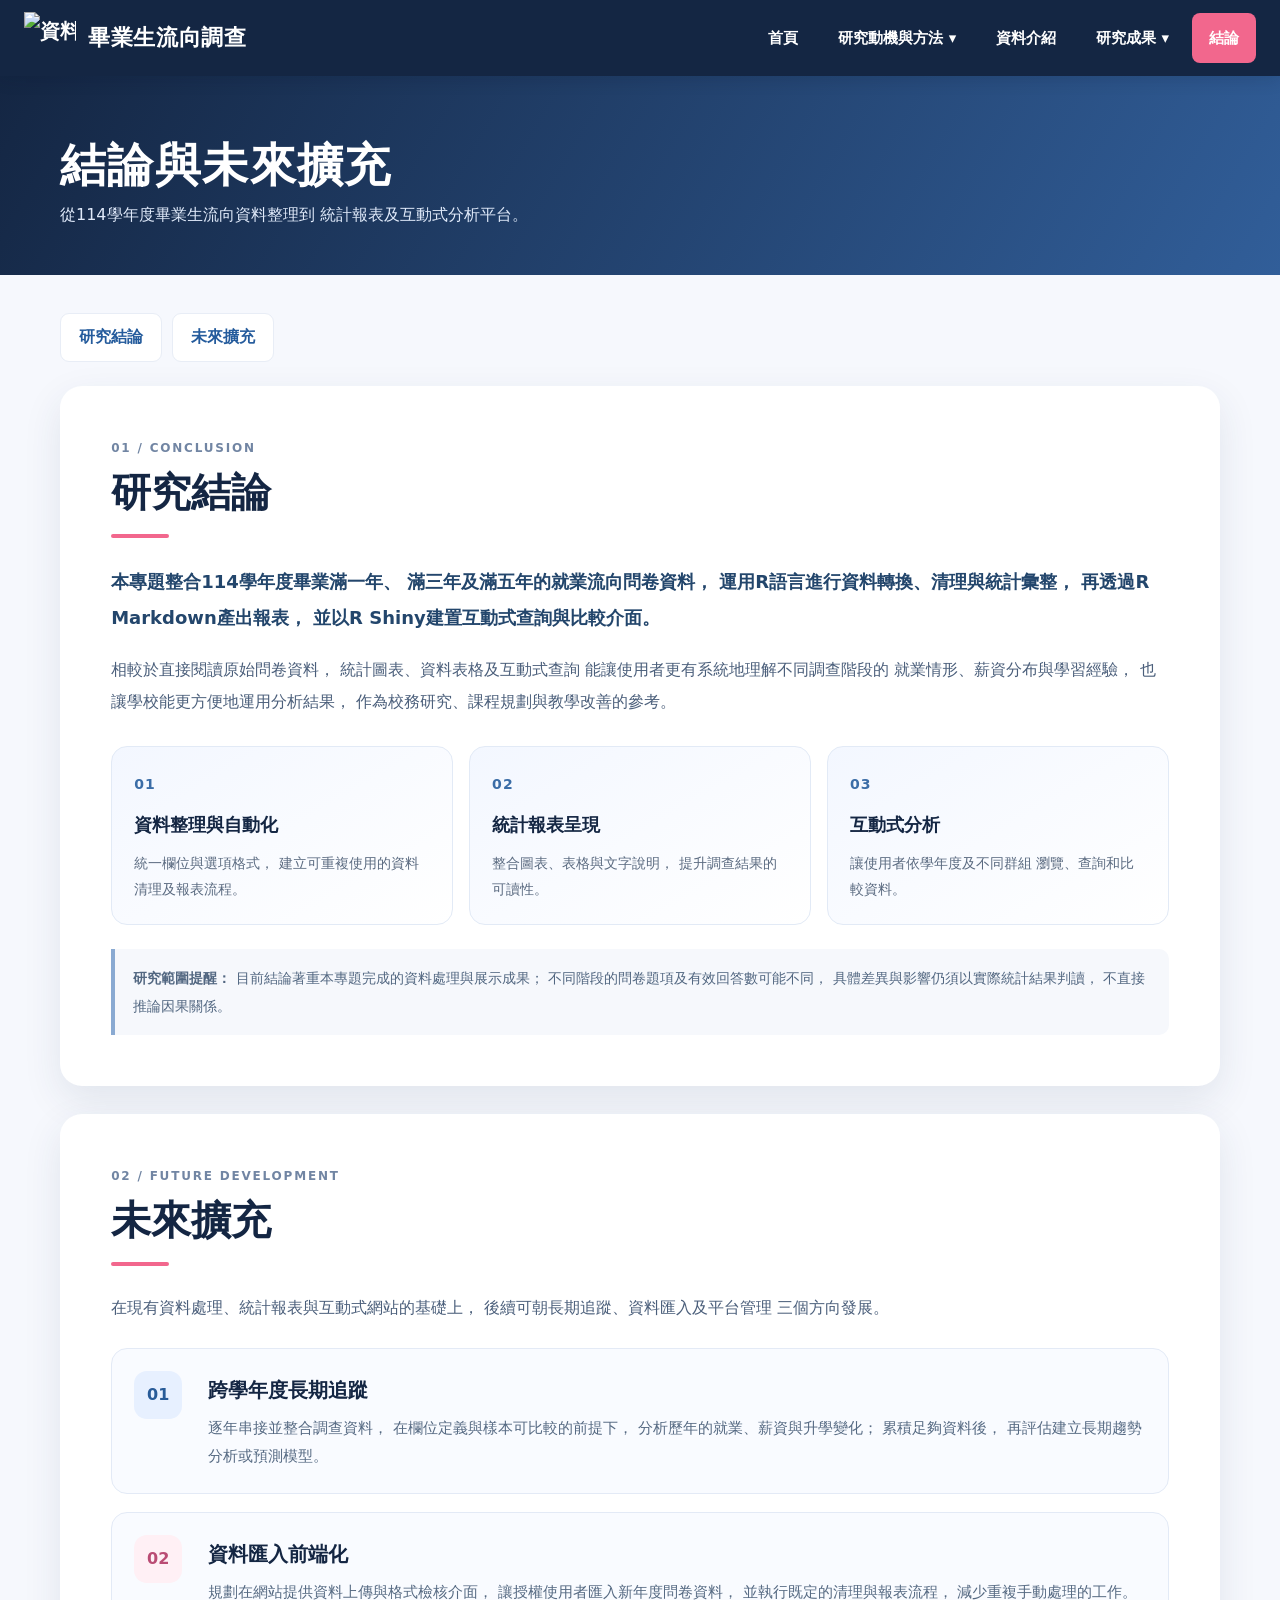
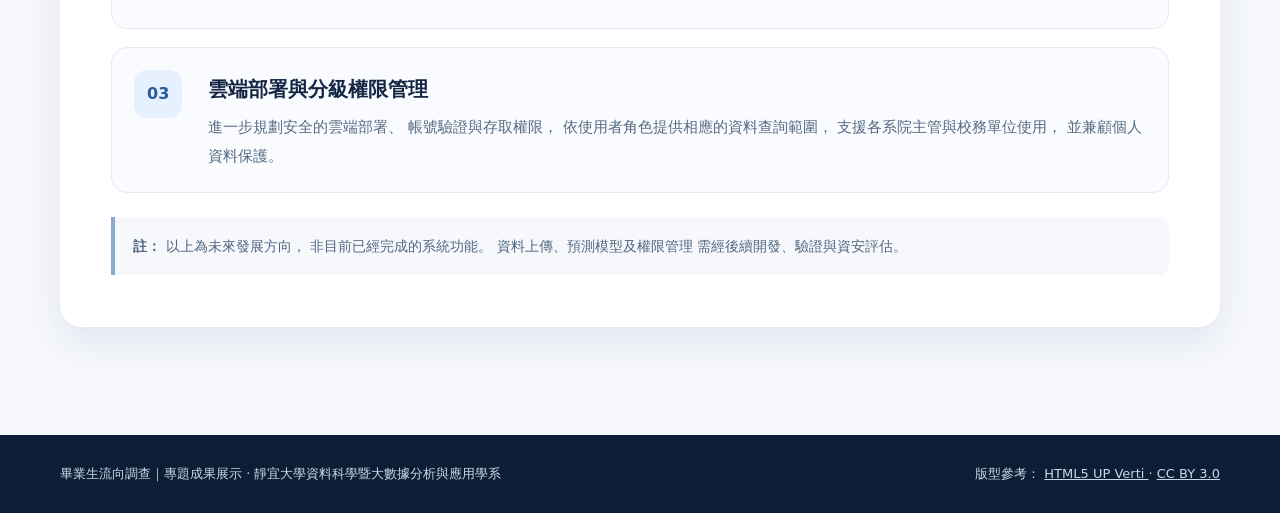
==== commit 8c03c0ee: "Update conclusion.html" ====
--- a/conclusion.html
+++ b/conclusion.html
@@ -5,33 +5,61 @@
   <meta charset="utf-8">
   <meta name="viewport"
         content="width=device-width, initial-scale=1">
+  <meta name="description"
+        content="畢業生流向調查專題結論與未來擴充規劃，包含資料清理、統計報表、R Shiny互動分析及後續發展方向。">
   <title>結論｜畢業生流向調查</title>
   <link rel="stylesheet" href="style.css">
 </head>
 
 <body>
-  <!-- 導覽列 -->
+
+  <!-- 網站導覽列 -->
   <header class="site-header">
     <div class="container header-inner">
-      <a class="brand" href="index.html">
-        <span class="brand-icon">🎓</span>
-        畢業生流向調查
+
+      <!-- 系徽與網站標題 -->
+      <a class="brand brand-image"
+         href="index.html"
+         aria-label="畢業生流向調查首頁">
+
+        <img
+          class="brand-logo"
+          src="images/logo-white-transparent.png"
+          alt="資料科學系徽"
+          width="52"
+          height="52">
+
+        <span class="brand-title">
+          畢業生流向調查
+        </span>
       </a>
 
-      <button class="menu-toggle"
-              type="button"
-              aria-label="開啟導覽選單"
-              aria-controls="main-nav"
-              aria-expanded="false">☰</button>
-
-      <nav class="nav" id="main-nav"
-           aria-label="網站主選單">
-        <a href="index.html">首頁</a>
-
+      <!-- 手機版選單 -->
+      <button
+        class="menu-toggle"
+        type="button"
+        aria-label="開啟導覽選單"
+        aria-controls="main-nav"
+        aria-expanded="false">
+        ☰
+      </button>
+
+      <!-- 主導覽列 -->
+      <nav
+        class="nav"
+        id="main-nav"
+        aria-label="網站主選單">
+
+        <a href="index.html">
+          首頁
+        </a>
+
+        <!-- 研究動機與方法 -->
         <div class="dropdown">
           <a href="research.html">
             研究動機與方法 ▾
           </a>
+
           <ul class="submenu">
             <li>
               <a href="research.html#motivation">
@@ -46,95 +74,272 @@
           </ul>
         </div>
 
-        <a href="data.html">資料介紹</a>
-
+        <a href="data.html">
+          資料介紹
+        </a>
+
+        <!-- 研究成果 -->
         <div class="dropdown">
-          <a href="results.html">研究成果 ▾</a>
+          <a href="results.html">
+            研究成果 ▾
+          </a>
+
           <ul class="submenu">
             <li>
-              <a href="results.html#one-year">
+              <a href="results.html#rmarkdown">
                 R Markdown
               </a>
             </li>
             <li>
-              <a href="results.html#three-years">
+              <a href="results.html#rshiny">
                 R Shiny
               </a>
             </li>
           </ul>
         </div>
 
-        <a href="conclusion.html"
-           class="active"
-           aria-current="page">結論</a>
+        <a
+          href="conclusion.html"
+          class="active"
+          aria-current="page">
+          結論
+        </a>
+
       </nav>
     </div>
   </header>
 
+
   <!-- 頁面標題 -->
   <section class="page-top">
     <div class="container">
-      <h1>研究結論</h1>
-      <p>專題成果、研究限制與後續規劃。</p>
+      <h1>結論與未來擴充</h1>
+      <p>
+        從114學年度畢業生流向資料整理到
+        統計報表及互動式分析平台。
+      </p>
     </div>
   </section>
 
-  <main class="container content-wrap">
-    <section class="content-card">
-
-      <h2>專題成果</h2>
+
+  <!-- 主要內容 -->
+  <main class="container content-wrap conclusion-page">
+
+    <!-- 快速導覽 -->
+    <nav class="subnav"
+         aria-label="結論頁快速導覽">
+      <a href="#conclusion">
+        研究結論
+      </a>
+      <a href="#future">
+        未來擴充
+      </a>
+    </nav>
+
+
+    <!-- ========================== -->
+    <!-- 第一部分：研究結論 -->
+    <!-- ========================== -->
+
+    <section
+      class="conclusion-card"
+      id="conclusion"
+      aria-labelledby="conclusion-title">
+
+      <div class="conclusion-kicker">
+        01 / CONCLUSION
+      </div>
+
+      <h2 id="conclusion-title">
+        研究結論
+      </h2>
+
+      <div class="conclusion-accent"
+           aria-hidden="true"></div>
+
+      <p class="conclusion-lead">
+        本專題整合114學年度畢業滿一年、
+        滿三年及滿五年的就業流向問卷資料，
+        運用R語言進行資料轉換、清理與統計彙整，
+        再透過R Markdown產出報表，
+        並以R Shiny建置互動式查詢與比較介面。
+      </p>
+
       <p>
-        本專題整理畢業滿一年、滿三年與滿五年之
-        畢業生流向問卷資料，
-        規劃以資料轉換、清理、統計分析
-        及互動式網站展示，
-        讓原始問卷資訊更容易閱讀與使用。
-      </p>
-
-      <h2>分析發現</h2>
-      <div class="placeholder">
-        實際研究發現尚待依統計圖表與資料核對後補入，
-        不以示意數據代替。
+        相較於直接閱讀原始問卷資料，
+        統計圖表、資料表格及互動式查詢
+        能讓使用者更有系統地理解不同調查階段的
+        就業情形、薪資分布與學習經驗，
+        也讓學校能更方便地運用分析結果，
+        作為校務研究、課程規劃與教學改善的參考。
+      </p>
+
+      <!-- 三項研究成果 -->
+      <div class="conclusion-highlights">
+
+        <article class="conclusion-highlight">
+          <span class="conclusion-number">01</span>
+          <h3>資料整理與自動化</h3>
+          <p>
+            統一欄位與選項格式，
+            建立可重複使用的資料清理及報表流程。
+          </p>
+        </article>
+
+        <article class="conclusion-highlight">
+          <span class="conclusion-number">02</span>
+          <h3>統計報表呈現</h3>
+          <p>
+            整合圖表、表格與文字說明，
+            提升調查結果的可讀性。
+          </p>
+        </article>
+
+        <article class="conclusion-highlight">
+          <span class="conclusion-number">03</span>
+          <h3>互動式分析</h3>
+          <p>
+            讓使用者依學年度及不同群組
+            瀏覽、查詢和比較資料。
+          </p>
+        </article>
+
       </div>
 
-      <h2>研究限制</h2>
+      <!-- 研究範圍提醒 -->
+      <p class="conclusion-caveat">
+        <strong>研究範圍提醒：</strong>
+        目前結論著重本專題完成的資料處理與展示成果；
+        不同階段的問卷題項及有效回答數可能不同，
+        具體差異與影響仍須以實際統計結果判讀，
+        不直接推論因果關係。
+      </p>
+
+    </section>
+
+
+    <!-- ========================== -->
+    <!-- 第二部分：未來擴充 -->
+    <!-- ========================== -->
+
+    <section
+      class="conclusion-card"
+      id="future"
+      aria-labelledby="future-title">
+
+      <div class="conclusion-kicker">
+        02 / FUTURE DEVELOPMENT
+      </div>
+
+      <h2 id="future-title">
+        未來擴充
+      </h2>
+
+      <div class="conclusion-accent"
+           aria-hidden="true"></div>
+
       <p>
-        不同畢業階段與學年度的問卷題目、
-        有效回答數可能不同；
-        解讀結果時應考量資料範圍、
-        題項定義與樣本差異，
-        避免直接比較不一致的指標。
-      </p>
-
-      <h2>未來方向</h2>
-      <p>
-        持續完善各年度統計資料與分析說明，
-        優化圖表呈現、互動操作及網站閱讀體驗。
+        在現有資料處理、統計報表與互動式網站的基礎上，
+        後續可朝長期追蹤、資料匯入及平台管理
+        三個方向發展。
+      </p>
+
+      <div class="future-list">
+
+        <!-- 未來擴充 1 -->
+        <article class="future-item">
+          <div class="future-index">
+            01
+          </div>
+
+          <div>
+            <h3>跨學年度長期追蹤</h3>
+            <p>
+              逐年串接並整合調查資料，
+              在欄位定義與樣本可比較的前提下，
+              分析歷年的就業、薪資與升學變化；
+              累積足夠資料後，
+              再評估建立長期趨勢分析或預測模型。
+            </p>
+          </div>
+        </article>
+
+        <!-- 未來擴充 2 -->
+        <article class="future-item">
+          <div class="future-index">
+            02
+          </div>
+
+          <div>
+            <h3>資料匯入前端化</h3>
+            <p>
+              規劃在網站提供資料上傳與格式檢核介面，
+              讓授權使用者匯入新年度問卷資料，
+              並執行既定的清理與報表流程，
+              減少重複手動處理的工作。
+            </p>
+          </div>
+        </article>
+
+        <!-- 未來擴充 3 -->
+        <article class="future-item">
+          <div class="future-index">
+            03
+          </div>
+
+          <div>
+            <h3>雲端部署與分級權限管理</h3>
+            <p>
+              進一步規劃安全的雲端部署、
+              帳號驗證與存取權限，
+              依使用者角色提供相應的資料查詢範圍，
+              支援各系院主管與校務單位使用，
+              並兼顧個人資料保護。
+            </p>
+          </div>
+        </article>
+
+      </div>
+
+      <!-- 未來規劃說明 -->
+      <p class="conclusion-caveat">
+        <strong>註：</strong>
+        以上為未來發展方向，
+        非目前已經完成的系統功能。
+        資料上傳、預測模型及權限管理
+        需經後續開發、驗證與資安評估。
       </p>
 
     </section>
+
   </main>
 
-  <!-- 頁尾 -->
+
+  <!-- 網站頁尾 -->
   <footer>
     <div class="container footer-inner">
+
       <span>
         畢業生流向調查｜專題成果展示 ·
         靜宜大學資料科學暨大數據分析與應用學系
       </span>
+
       <span>
         版型參考：
         <a href="https://html5up.net/verti">
           HTML5 UP Verti
-        </a> ·
+        </a>
+        ·
         <a href="https://creativecommons.org/licenses/by/3.0/">
           CC BY 3.0
         </a>
       </span>
+
     </div>
   </footer>
 
+  <!-- 共用 JavaScript -->
   <script src="script.js" defer></script>
+
 </body>
 </html>
-
--- a/style.css
+++ b/style.css
@@ -1,8 +1,5 @@
 
-/* =========================================
-   1. 全站基本設定
-========================================= */
-
+/* ===== 全站基本設定 ===== */
 :root {
   --navy: #142643;
   --navy-deep: #0d1d35;
@@ -11,16 +8,11 @@
   --ink: #203252;
   --muted: #61708a;
   --line: #e8edf6;
-  --shadow: 0 14px 38px rgba(35, 59, 92, .10);
-}
-
-* {
-  box-sizing: border-box;
-}
-
-html {
-  scroll-behavior: smooth;
-}
+  --shadow: 0 14px 38px rgba(35,59,92,.10);
+}
+
+* { box-sizing: border-box; }
+html { scroll-behavior: smooth; }
 
 body {
   margin: 0;
@@ -31,21 +23,14 @@
   line-height: 1.9;
 }
 
-a {
-  color: inherit;
-  text-decoration: none;
-}
+a { color: inherit; text-decoration: none; }
 
 .container {
   width: min(1160px, calc(100% - 40px));
   margin: auto;
 }
 
-
-/* =========================================
-   2. 網站上方導覽列
-========================================= */
-
+/* ===== 導覽列 ===== */
 .site-header {
   position: sticky;
   top: 0;
@@ -72,10 +57,7 @@
   white-space: nowrap;
 }
 
-.brand-icon {
-  color: var(--pink);
-  font-size: 28px;
-}
+.brand-icon { color: var(--pink); font-size: 28px; }
 
 .nav {
   display: flex;
@@ -95,13 +77,9 @@
 
 .nav > a:hover,
 .dropdown > a:hover,
-.nav .active {
-  background: var(--pink);
-}
-
-.dropdown {
-  position: relative;
-}
+.nav .active { background: var(--pink); }
+
+.dropdown { position: relative; }
 
 .submenu {
   display: none;
@@ -132,9 +110,7 @@
 }
 
 .dropdown:hover .submenu,
-.dropdown:focus-within .submenu {
-  display: block;
-}
+.dropdown:focus-within .submenu { display: block; }
 
 .menu-toggle {
   display: none;
@@ -147,33 +123,25 @@
   cursor: pointer;
 }
 
-
-/* =========================================
-   3. 首頁封面
-========================================= */
-
+/* ===== 首頁封面 ===== */
 .hero {
   position: relative;
   min-height: 470px;
   color: white;
   display: flex;
   align-items: center;
-
   background-image: linear-gradient(
     100deg,
-    rgba(9, 28, 55, .85) 0%,
-    rgba(19, 54, 90, .58) 57%,
-    rgba(19, 54, 90, .28) 100%
+    rgba(9,28,55,.85) 0%,
+    rgba(19,54,90,.58) 57%,
+    rgba(19,54,90,.28) 100%
   );
-
   background-color: #32669b;
   background-position: center;
   background-size: cover;
 }
 
-.hero-inner {
-  padding: 60px 0 105px;
-}
+.hero-inner { padding: 60px 0 105px; }
 
 .eyebrow {
   font-size: 14px;
@@ -182,7 +150,7 @@
 }
 
 h1 {
-  font-size: clamp(35px, 5.4vw, 68px);
+  font-size: clamp(35px,5.4vw,68px);
   line-height: 1.35;
   letter-spacing: .03em;
   margin: 18px 0 16px;
@@ -191,7 +159,7 @@
 
 .hero p {
   max-width: 700px;
-  font-size: clamp(16px, 1.7vw, 21px);
+  font-size: clamp(16px,1.7vw,21px);
   margin: 0;
 }
 
@@ -204,96 +172,66 @@
   border-radius: 4px;
 }
 
-
-/* =========================================
-   4. 首頁教授與組員資訊卡
-========================================= */
-
+/* ===== 首頁團隊卡：舊版相容 ===== */
 .team-panel {
   display: grid;
-  grid-template-columns:
-    minmax(0, 1fr) 1px minmax(0, 1.2fr);
-  align-items: center;
-  gap: clamp(20px, 3vw, 38px);
+  grid-template-columns: 1fr 1.15fr;
   position: relative;
   z-index: 2;
   margin-top: -62px;
-  padding: 34px clamp(24px, 4vw, 46px);
-  border-radius: 24px;
   background: #fff;
-  box-shadow: 0 16px 40px rgba(23, 45, 78, .10);
-}
-
-.team-card {
-  min-width: 0;
-  display: flex;
-  flex-direction: column;
-  align-items: flex-start;
-  justify-content: center;
-}
-
-.team-badge {
-  display: inline-block;
+  border-radius: 20px;
+  box-shadow: var(--shadow);
+  padding: 28px 34px;
+}
+
+.team-item {
+  display: flex;
+  align-items: center;
+  gap: 19px;
   padding: 5px 14px;
-  margin-bottom: 12px;
-  background: #fff0f5;
-  color: #bb4168;
-  border-radius: 999px;
-  font-weight: 750;
-  font-size: 14px;
-}
-
-.team-badge--members {
-  background: #eef4ff;
-  color: #2d5b96;
-}
-
-.team-name {
-  margin: 0 0 8px;
-  font-size: clamp(22px, 2.5vw, 30px);
-  color: #1d2f4f;
-  line-height: 1.4;
-  overflow-wrap: anywhere;
-}
-
-.team-meta {
-  margin: 0;
-  font-size: 16px;
-  color: #5f6f88;
+}
+
+.team-item + .team-item {
+  border-left: 2px solid var(--line);
+  padding-left: 34px;
+}
+
+.team-icon {
+  flex: 0 0 68px;
+  height: 68px;
+  display: grid;
+  place-items: center;
+  background: #fcecf2;
+  color: #e85983;
+  border-radius: 50%;
+  font-size: 27px;
+}
+
+.team-item:nth-child(2) .team-icon {
+  background: #eaf2ff;
+  color: var(--blue);
+}
+
+.team-label {
+  color: #1e578b;
+  font-size: 17px;
+  font-weight: 900;
+}
+
+.team-details {
+  color: var(--muted);
+  font-size: 15px;
   line-height: 1.8;
-  overflow-wrap: anywhere;
-}
-
-.team-role {
-  margin: 3px 0;
-  font-size: clamp(16px, 1.7vw, 20px);
-  color: #203252;
-  line-height: 1.8;
-  overflow-wrap: anywhere;
-}
-
-.team-role strong {
-  color: #2b4f82;
-}
-
-.team-divider {
-  width: 1px;
-  height: 115px;
-  background: linear-gradient(
-    transparent,
-    #cbd8ea,
-    transparent
-  );
-}
-
-
-/* =========================================
-   5. 首頁研究摘要
-========================================= */
-
-.abstract-section {
-  padding: 42px 0 90px;
-}
+}
+
+.team-details strong {
+  color: var(--ink);
+  font-size: 18px;
+}
+
+/* ===== 研究摘要 ===== */
+.abstract-section { padding: 42px 0 90px; }
 
 .abstract-card {
   background: white;
@@ -329,43 +267,102 @@
   text-align: justify;
 }
 
-.abstract-card p:last-child {
-  margin-bottom: 0;
-}
-
-
-/* =========================================
-   6. 其他網頁的頁面標題
-========================================= */
-
+.abstract-card p:last-child { margin-bottom: 0; }
+
+/* ===== 共用頁尾 ===== */
+footer {
+  background: var(--navy-deep);
+  color: #c9d6e8;
+  padding: 27px 0;
+  font-size: 13px;
+}
+
+.footer-inner {
+  display: flex;
+  gap: 16px;
+  justify-content: space-between;
+  flex-wrap: wrap;
+}
+
+footer a { text-decoration: underline; }
+
+/* ===== 基本響應式 ===== */
+@media (max-width: 900px) {
+  .brand { font-size: 17px; }
+  .menu-toggle { display: inline-block; }
+  .header-inner { flex-wrap: wrap; }
+  .nav {
+    display: none;
+    width: 100%;
+    flex-direction: column;
+    padding-bottom: 14px;
+  }
+  .nav.open { display: flex; }
+  .nav > a,
+  .dropdown > a { padding: 10px 12px; }
+  .submenu {
+    position: static;
+    display: block;
+    box-shadow: none;
+    border-radius: 8px;
+    background: #213957;
+    color: #fff;
+    margin: 3px 10px 8px;
+  }
+  .submenu a:hover,
+  .submenu a:focus-visible {
+    background: #385477;
+    color: #fff;
+  }
+  .team-panel {
+    grid-template-columns: 1fr;
+    padding: 24px;
+  }
+  .team-item + .team-item {
+    border-left: 0;
+    border-top: 2px solid var(--line);
+    padding: 20px 14px 5px;
+    margin-top: 16px;
+  }
+}
+
+@media (max-width: 560px) {
+  .container {
+    width: min(100% - 26px,1160px);
+  }
+  .hero { min-height: 390px; }
+  .hero-inner { padding: 40px 0 90px; }
+  .team-panel {
+    margin-top: -46px;
+    padding: 20px 12px;
+  }
+  .team-icon {
+    flex-basis: 52px;
+    height: 52px;
+    font-size: 22px;
+  }
+  .team-item { gap: 12px; }
+  .team-details strong { font-size: 16px; }
+  .abstract-card { padding: 26px 21px; }
+  .abstract-card p { font-size: 15px; }
+  .section-heading h2 { font-size: 26px; }
+}
+
+/* ===== 其他頁面共用 ===== */
 .page-top {
-  background: linear-gradient(
-    120deg,
-    #142643,
-    #315e99
-  );
+  background: linear-gradient(120deg,#142643,#315e99);
   color: white;
   padding: 54px 0 45px;
 }
 
 .page-top h1 {
-  font-size: clamp(30px, 4vw, 46px);
+  font-size: clamp(30px,4vw,46px);
   margin: 4px 0;
 }
 
-.page-top p {
-  margin: 0;
-  color: #e0eafa;
-}
-
-
-/* =========================================
-   7. 各頁面內容卡片
-========================================= */
-
-.content-wrap {
-  padding: 38px 0 80px;
-}
+.page-top p { margin: 0; color: #e0eafa; }
+
+.content-wrap { padding: 38px 0 80px; }
 
 .content-card {
   background: white;
@@ -389,9 +386,7 @@
   margin: 22px 0 7px;
 }
 
-.content-card p {
-  margin: 10px 0;
-}
+.content-card p { margin: 10px 0; }
 
 .chips {
   display: flex;
@@ -434,20 +429,14 @@
   font-weight: 700;
 }
 
-.subnav a:hover {
-  background: #eaf2ff;
-}
-
-.muted {
-  color: var(--muted);
-}
-
-
-/* =========================================
-   8. 原本的五步驟研究流程圖
-   保留相容舊版 research.html
-========================================= */
-
+.subnav a:hover { background: #eaf2ff; }
+.muted { color: var(--muted); }
+
+@media(max-width:560px) {
+  .content-card { padding: 23px 20px; }
+}
+
+/* ===== 舊版研究流程圖 ===== */
 .research-flow {
   display: flex;
   flex-direction: column;
@@ -459,11 +448,7 @@
 
 .flow-step {
   width: 100%;
-  background: linear-gradient(
-    110deg,
-    #f1f6ff,
-    #fff
-  );
+  background: linear-gradient(110deg,#f1f6ff,#fff);
   border: 1px solid #dce7f8;
   border-left: 6px solid #4576bf;
   border-radius: 13px;
@@ -472,7 +457,7 @@
   grid-template-columns: 44px 1fr;
   column-gap: 14px;
   align-items: center;
-  box-shadow: 0 5px 15px rgba(23, 55, 95, .05);
+  box-shadow: 0 5px 15px rgba(23,55,95,.05);
 }
 
 .step-no {
@@ -488,10 +473,7 @@
   font-size: 15px;
 }
 
-.flow-step strong {
-  color: #172c4b;
-  font-size: 18px;
-}
+.flow-step strong { color: #172c4b; font-size: 18px; }
 
 .flow-step small {
   color: #61708a;
@@ -508,11 +490,7 @@
 
 .final-step {
   border-left-color: #f2678d;
-  background: linear-gradient(
-    110deg,
-    #fff1f6,
-    #fff
-  );
+  background: linear-gradient(110deg,#fff1f6,#fff);
 }
 
 .final-step .step-no {
@@ -520,17 +498,123 @@
   color: #b83e69;
 }
 
-
-/* =========================================
-   9. 新版研究方法頁面
-   段落式研究動機與研究方法
-========================================= */
-
+@media(max-width:560px) {
+  .flow-step {
+    padding: 12px 11px;
+    grid-template-columns: 34px 1fr;
+    column-gap: 10px;
+  }
+  .step-no {
+    width: 34px;
+    height: 34px;
+    font-size: 13px;
+  }
+  .flow-step strong { font-size: 16px; }
+  .flow-step small { font-size: 12px; }
+}
+
+/* ===== 新版首頁團隊資訊卡 ===== */
+.team-panel {
+  grid-template-columns:
+    minmax(0,1fr) 1px minmax(0,1.2fr);
+  align-items: center;
+  gap: clamp(20px,3vw,38px);
+  margin-top: -62px;
+  padding: 34px clamp(24px,4vw,46px);
+  border-radius: 24px;
+  background: #fff;
+  box-shadow: 0 16px 40px rgba(23,45,78,.10);
+}
+
+.team-card {
+  min-width: 0;
+  display: flex;
+  flex-direction: column;
+  align-items: flex-start;
+  justify-content: center;
+}
+
+.team-badge {
+  display: inline-block;
+  padding: 5px 14px;
+  margin-bottom: 12px;
+  background: #fff0f5;
+  color: #bb4168;
+  border-radius: 999px;
+  font-weight: 750;
+  font-size: 14px;
+}
+
+.team-badge--members {
+  background: #eef4ff;
+  color: #2d5b96;
+}
+
+.team-name {
+  margin: 0 0 8px;
+  font-size: clamp(22px,2.5vw,30px);
+  color: #1d2f4f;
+  line-height: 1.4;
+  overflow-wrap: anywhere;
+}
+
+.team-meta {
+  margin: 0;
+  font-size: 16px;
+  color: #5f6f88;
+  line-height: 1.8;
+  overflow-wrap: anywhere;
+}
+
+.team-role {
+  margin: 3px 0;
+  font-size: clamp(16px,1.7vw,20px);
+  color: #203252;
+  line-height: 1.8;
+  overflow-wrap: anywhere;
+}
+
+.team-role strong { color: #2b4f82; }
+
+.team-divider {
+  width: 1px;
+  height: 115px;
+  background: linear-gradient(
+    transparent,#cbd8ea,transparent
+  );
+}
+
+@media(max-width:900px) {
+  .team-panel {
+    grid-template-columns: minmax(0,1fr);
+    gap: 18px;
+    padding: 28px 24px;
+  }
+  .team-divider {
+    width: 100%;
+    height: 1px;
+    background: linear-gradient(
+      to right,transparent,#cbd8ea,transparent
+    );
+  }
+}
+
+@media(max-width:560px) {
+  .team-panel {
+    margin-top: -42px;
+    padding: 23px 20px;
+    border-radius: 18px;
+  }
+  .team-meta { font-size: 14px; }
+  .team-role { font-size: 16px; }
+}
+
+/* ===== 研究方法與動機 ===== */
 .research-feature {
   scroll-margin-top: 100px;
   background: #fff;
   border-radius: 22px;
-  padding: clamp(26px, 4vw, 54px);
+  padding: clamp(26px,4vw,54px);
   margin: 0 0 28px;
   box-shadow: var(--shadow);
 }
@@ -544,7 +628,7 @@
 }
 
 .research-feature h2 {
-  font-size: clamp(27px, 3vw, 38px);
+  font-size: clamp(27px,3vw,38px);
   margin: 0;
   color: var(--navy);
   letter-spacing: .04em;
@@ -566,19 +650,10 @@
   text-align: justify;
 }
 
-.research-feature > p:last-child {
-  margin-bottom: 0;
-}
-
-.research-lead {
-  color: var(--muted) !important;
-}
-
-
-/* =========================================
-   10. 新版研究流程時間軸
-========================================= */
-
+.research-feature > p:last-child { margin-bottom: 0; }
+.research-lead { color: var(--muted) !important; }
+
+/* ===== 研究流程時間軸 ===== */
 .process-timeline {
   list-style: none;
   margin: 28px 0 0;
@@ -593,24 +668,19 @@
   bottom: 35px;
   left: 27px;
   width: 2px;
-  background: linear-gradient(
-    #96b2df,
-    #ee91b1
-  );
+  background: linear-gradient(#96b2df,#ee91b1);
 }
 
 .process-timeline li {
   position: relative;
   display: grid;
-  grid-template-columns: 56px minmax(0, 1fr);
+  grid-template-columns: 56px minmax(0,1fr);
   gap: 24px;
   padding: 0 0 24px;
   align-items: start;
 }
 
-.process-timeline li:last-child {
-  padding-bottom: 0;
-}
+.process-timeline li:last-child { padding-bottom: 0; }
 
 .timeline-number {
   position: relative;
@@ -653,206 +723,991 @@
   line-height: 1.85;
 }
 
-
-/* =========================================
-   11. 網站頁尾
-========================================= */
-
-footer {
-  background: var(--navy-deep);
-  color: #c9d6e8;
-  padding: 27px 0;
-  font-size: 13px;
-}
-
-.footer-inner {
-  display: flex;
-  gap: 16px;
-  justify-content: space-between;
-  flex-wrap: wrap;
-}
-
-footer a {
-  text-decoration: underline;
-}
-
-
-/* =========================================
-   12. 平板版響應式排版
-========================================= */
-
-@media (max-width: 900px) {
-
-  .brand {
-    font-size: 17px;
-  }
-
-  .menu-toggle {
-    display: inline-block;
-  }
-
-  .header-inner {
-    flex-wrap: wrap;
-  }
-
-  .nav {
-    display: none;
-    width: 100%;
-    flex-direction: column;
-    padding-bottom: 14px;
-  }
-
-  .nav.open {
-    display: flex;
-  }
-
-  .nav > a,
-  .dropdown > a {
-    padding: 10px 12px;
-  }
-
-  .submenu {
-    position: static;
-    display: block;
-    box-shadow: none;
-    border-radius: 8px;
-    background: #213957;
-    color: #fff;
-    margin: 3px 10px 8px;
-  }
-
-  .submenu a:hover,
-  .submenu a:focus-visible {
-    background: #385477;
-    color: #fff;
-  }
-
-  /* 教授與組員卡片改為上下排列 */
-  .team-panel {
-    grid-template-columns: minmax(0, 1fr);
-    gap: 18px;
-    padding: 28px 24px;
-  }
-
-  .team-divider {
-    width: 100%;
-    height: 1px;
-    background: linear-gradient(
-      to right,
-      transparent,
-      #cbd8ea,
-      transparent
-    );
-  }
-}
-
-
-/* =========================================
-   13. 手機版響應式排版
-========================================= */
-
-@media (max-width: 600px) {
-
-  .research-feature {
-    padding: 26px 20px;
-  }
-
-  .research-feature > p {
-    font-size: 15px;
-  }
-
-  .process-timeline::before {
-    left: 21px;
-  }
-
+@media(max-width:600px) {
+  .research-feature { padding: 26px 20px; }
+  .research-feature > p { font-size: 15px; }
+  .process-timeline::before { left: 21px; }
   .process-timeline li {
-    grid-template-columns:
-      44px minmax(0, 1fr);
+    grid-template-columns: 44px minmax(0,1fr);
     gap: 10px;
   }
-
   .timeline-number {
     width: 44px;
     height: 44px;
     font-size: 13px;
   }
-
-  .timeline-body {
-    padding: 14px;
-  }
-
-  .timeline-body h3 {
-    font-size: 17px;
-  }
-
-  .timeline-body p {
-    font-size: 14px;
-  }
-}
-
-@media (max-width: 560px) {
-
-  .container {
-    width: min(100% - 26px, 1160px);
-  }
-
-  .hero {
-    min-height: 390px;
-  }
-
-  .hero-inner {
-    padding: 40px 0 90px;
-  }
-
-  .team-panel {
-    margin-top: -42px;
-    padding: 23px 20px;
-    border-radius: 18px;
-  }
-
-  .team-meta {
-    font-size: 14px;
-  }
-
-  .team-role {
+  .timeline-body { padding: 14px; }
+  .timeline-body h3 { font-size: 17px; }
+  .timeline-body p { font-size: 14px; }
+}
+
+/* ===== 研究成果：R Markdown 與 R Shiny ===== */
+.results-showcase { padding-top: 38px; }
+
+.results-intro,
+.results-stages {
+  background: #fff;
+  border-radius: 22px;
+  padding: clamp(25px,4vw,45px);
+  margin-bottom: 26px;
+  box-shadow: var(--shadow);
+  scroll-margin-top: 105px;
+}
+
+.results-intro h2,
+.results-stages h2 {
+  margin: 5px 0 12px;
+  color: var(--navy);
+  font-size: clamp(25px,3vw,34px);
+  line-height: 1.4;
+}
+
+.results-intro p,
+.results-stages > p {
+  margin: 0;
+  color: #50617b;
+  font-size: 16px;
+  line-height: 1.95;
+  max-width: 850px;
+}
+
+.results-quicklinks {
+  display: flex;
+  flex-wrap: wrap;
+  gap: 10px;
+  margin-top: 24px;
+}
+
+.results-quicklinks a {
+  border: 1px solid #d8e5f5;
+  background: #f2f7ff;
+  color: #285a96;
+  font-weight: 700;
+  padding: 9px 17px;
+  border-radius: 999px;
+}
+
+.results-quicklinks a:hover { background: #dfeafa; }
+
+.showcase-panel {
+  scroll-margin-top: 105px;
+  display: grid;
+  grid-template-columns:
+    minmax(0,.95fr) minmax(0,1.1fr);
+  gap: clamp(20px,3vw,38px);
+  align-items: center;
+  background: #fff;
+  border-radius: 22px;
+  padding: clamp(24px,3.5vw,43px);
+  margin-bottom: 26px;
+  box-shadow: var(--shadow);
+}
+
+.showcase-panel:nth-of-type(3) {
+  border-top: 4px solid #f2678d;
+}
+
+.showcase-tag {
+  display: inline-block;
+  border-radius: 999px;
+  padding: 5px 13px;
+  background: #eaf2ff;
+  color: #2c5d9e;
+  font-weight: 800;
+  font-size: 13px;
+  letter-spacing: .03em;
+}
+
+.showcase-tag--pink {
+  background: #fff0f5;
+  color: #b43d68;
+}
+
+.showcase-copy h2 {
+  font-size: clamp(28px,3vw,38px);
+  line-height: 1.3;
+  margin: 14px 0;
+  color: var(--navy);
+}
+
+.showcase-copy p {
+  margin: 0 0 16px;
+  color: #536780;
+  font-size: 15px;
+  line-height: 1.95;
+}
+
+.showcase-copy .showcase-lead {
+  color: #273d5e;
+  font-weight: 600;
+  font-size: 16px;
+}
+
+.showcase-link-area {
+  margin-top: 20px;
+  padding: 15px 18px;
+  border-radius: 12px;
+  background: #f5f8fd;
+  border: 1px solid #e3eaf5;
+  display: flex;
+  flex-wrap: wrap;
+  gap: 9px 15px;
+  align-items: center;
+}
+
+.link-label {
+  font-size: 13px;
+  font-weight: 800;
+  color: #315b92;
+  white-space: nowrap;
+}
+
+.pending-link { font-size: 14px; color: #77869d; }
+
+.showcase-external-link {
+  display: inline-flex;
+  align-items: center;
+  gap: 7px;
+  background: var(--navy);
+  color: white;
+  padding: 9px 16px;
+  border-radius: 9px;
+  font-weight: 700;
+  line-height: 1.5;
+}
+
+.showcase-external-link:hover { background: #315e99; }
+
+.showcase-figure { margin: 0; min-width: 0; }
+
+.showcase-figure img {
+  display: block;
+  width: 100%;
+  height: auto;
+  aspect-ratio: 16/10;
+  object-fit: cover;
+  object-position: top;
+  border: 1px solid #e1e7f1;
+  border-radius: 13px;
+  box-shadow: 0 12px 26px #182f4d16;
+}
+
+.screenshot-placeholder {
+  width: 100%;
+  aspect-ratio: 16/10;
+  background: linear-gradient(150deg,#eef3fc,#dfe9f7);
+  border: 2px dashed #b7cbe3;
+  border-radius: 13px;
+  color: #476184;
+  display: flex;
+  flex-direction: column;
+  align-items: center;
+  justify-content: center;
+  text-align: center;
+  gap: 7px;
+  padding: 18px;
+}
+
+.screenshot-placeholder .placeholder-icon {
+  font-size: 45px;
+  line-height: 1;
+  color: #7392bd;
+}
+
+.screenshot-placeholder strong {
+  font-size: 19px;
+  color: #254d7f;
+}
+
+.screenshot-placeholder small {
+  font-size: 13px;
+  line-height: 1.7;
+  max-width: 290px;
+}
+
+.showcase-figure figcaption {
+  font-size: 13px;
+  color: #7a88a0;
+  margin-top: 12px;
+  text-align: center;
+}
+
+.stage-grid {
+  display: grid;
+  grid-template-columns: repeat(3,minmax(0,1fr));
+  gap: 14px;
+  margin-top: 25px;
+}
+
+.stage-card {
+  scroll-margin-top: 105px;
+  border: 1px solid #e0e9f6;
+  border-radius: 14px;
+  background: #f8faff;
+  padding: 21px 20px;
+}
+
+.stage-card span {
+  color: #e26b92;
+  font-size: 24px;
+  font-weight: 900;
+}
+
+.stage-card h3 {
+  font-size: 18px;
+  color: #203d61;
+  margin: 6px 0;
+}
+
+.stage-card p {
+  font-size: 14px;
+  color: #61728c;
+  line-height: 1.75;
+  margin: 0;
+}
+
+@media(max-width:800px) {
+  .showcase-panel { grid-template-columns: 1fr; }
+  .stage-grid { grid-template-columns: 1fr; }
+}
+
+@media(max-width:560px) {
+  .showcase-panel,
+  .results-intro,
+  .results-stages {
+    border-radius: 16px;
+    padding: 22px 19px;
+  }
+  .screenshot-placeholder { aspect-ratio: 4/3; }
+}
+
+/* ===== R Shiny iframe 舊版相容 ===== */
+.showcase-panel:has(.shiny-embed) {
+  grid-template-columns:
+    minmax(0,.7fr) minmax(0,1.5fr);
+  align-items: start;
+}
+
+.shiny-embed {
+  display: block;
+  width: 100%;
+  height: 620px;
+  border: 1px solid #dce5f2;
+  border-radius: 14px;
+  background: #fff;
+}
+
+@media(max-width:800px) {
+  .showcase-panel:has(.shiny-embed) {
+    grid-template-columns: 1fr;
+  }
+  .shiny-embed { height: 540px; }
+}
+
+@media(max-width:560px) {
+  .shiny-embed { height: 500px; }
+}
+
+/* ===== 舊版圖片 Logo 相容 ===== */
+.brand.brand-image {
+  display: flex;
+  align-items: center;
+  flex: 0 0 auto;
+  min-width: 0;
+  max-width: 100%;
+  text-decoration: none;
+}
+
+.brand-image img {
+  display: block;
+  width: auto;
+  height: 50px;
+  max-width: min(100%,285px);
+  object-fit: contain;
+}
+
+@media(max-width:560px) {
+  .brand-image img {
+    height: 38px;
+    max-width: 230px;
+  }
+}
+
+/* ===== 資料介紹 ===== */
+.data-section { padding: clamp(24px,4vw,46px); }
+.data-section-heading { margin-bottom: 16px; }
+
+.data-section-index {
+  display: block;
+  font-weight: 800;
+  font-size: 12px;
+  letter-spacing: .15em;
+  color: #7085a4;
+  margin-bottom: 6px;
+}
+
+.data-section .data-section-heading h2 {
+  border: 0;
+  padding: 0;
+  margin: 0;
+  font-size: clamp(27px,3vw,36px);
+}
+
+.data-section .data-section-heading::after {
+  content: "";
+  display: block;
+  width: 55px;
+  height: 4px;
+  margin-top: 13px;
+  border-radius: 5px;
+  background: var(--pink);
+}
+
+.data-section > p {
+  color: #475b77;
+  font-size: 16px;
+  line-height: 1.95;
+}
+
+.data-overview {
+  display: grid;
+  grid-template-columns: repeat(3,minmax(0,1fr));
+  gap: 15px;
+  margin: 26px 0 30px;
+}
+
+.data-overview-card {
+  display: flex;
+  flex-direction: column;
+  gap: 4px;
+  padding: 21px 19px;
+  border: 1px solid #e1eaf7;
+  border-radius: 16px;
+  background: linear-gradient(145deg,#f1f6ff,#fff);
+}
+
+.data-overview-kicker {
+  color: #5c7292;
+  font-size: 13px;
+  font-weight: 750;
+}
+
+.data-overview-card strong {
+  color: var(--navy);
+  font-size: clamp(25px,3vw,36px);
+  line-height: 1.3;
+}
+
+.data-overview-card > span:last-child {
+  color: #60718a;
+  font-size: 13px;
+}
+
+.data-section .data-hint {
+  font-size: 14px;
+  color: #718199;
+}
+
+/* ===== 資料表 ===== */
+.data-table-wrap {
+  overflow-x: auto;
+  border: 1px solid #e1e8f4;
+  border-radius: 13px;
+}
+
+.data-table {
+  width: 100%;
+  min-width: 480px;
+  border-collapse: collapse;
+}
+
+.data-table th,
+.data-table td {
+  padding: 13px 18px;
+  text-align: left;
+  border-bottom: 1px solid #e8edf6;
+}
+
+.data-table thead {
+  background: #edf3ff;
+  color: #264b78;
+}
+
+.data-table tbody th { font-weight: 700; }
+
+.data-table tbody tr:last-child th,
+.data-table tbody tr:last-child td { border-bottom: 0; }
+
+.data-table tbody tr:nth-child(even) {
+  background: #fafcff;
+}
+
+.data-pending {
+  display: inline-block;
+  background: #f2f5fa;
+  color: #75849a;
+  font-size: 13px;
+  padding: 4px 11px;
+  border-radius: 999px;
+}
+
+.data-note {
+  background: #f6f8fc;
+  border-left: 4px solid #7398c9;
+  border-radius: 0 10px 10px 0;
+  color: #5a6b84;
+  padding: 14px 17px;
+  margin-top: 20px;
+  font-size: 14px;
+  line-height: 1.85;
+}
+
+/* ===== 問卷分類 ===== */
+.questionnaire-list {
+  display: grid;
+  gap: 12px;
+  margin-top: 20px;
+}
+
+.question-group {
+  border: 1px solid #e0e9f6;
+  border-radius: 13px;
+  background: #fff;
+  overflow: hidden;
+}
+
+.question-group[open] {
+  background: #fafcff;
+  border-color: #cbdaf0;
+}
+
+.question-group summary {
+  display: flex;
+  align-items: center;
+  gap: 13px;
+  padding: 17px 18px;
+  cursor: pointer;
+  list-style: none;
+}
+
+.question-group summary::-webkit-details-marker {
+  display: none;
+}
+
+.question-group summary:focus-visible {
+  outline: 3px solid #f2678d;
+  outline-offset: -3px;
+}
+
+.question-num {
+  width: 39px;
+  height: 39px;
+  border-radius: 10px;
+  background: #e9f1ff;
+  display: grid;
+  place-items: center;
+  flex: none;
+  font-size: 14px;
+  font-weight: 800;
+  color: #315e99;
+}
+
+.question-heading {
+  font-weight: 800;
+  font-size: 17px;
+  color: var(--navy);
+  white-space: nowrap;
+}
+
+.question-desc {
+  font-size: 13px;
+  color: #7b8aa0;
+  margin-left: auto;
+  text-align: right;
+}
+
+.question-chevron {
+  margin-left: 8px;
+  color: #6280a5;
+  font-size: 22px;
+  transition: transform .2s;
+}
+
+.question-group[open] .question-chevron {
+  transform: rotate(180deg);
+}
+
+.question-content {
+  padding: 0 20px 18px 70px;
+  color: #526680;
+}
+
+.question-content ul {
+  margin: 0;
+  padding-left: 20px;
+}
+
+.question-content li { padding: 3px 0; }
+
+.data-attachment {
+  margin-top: 23px;
+  padding: 20px;
+  border: 1px dashed #bdcde2;
+  border-radius: 12px;
+  display: flex;
+  gap: 18px;
+  align-items: center;
+  justify-content: space-between;
+}
+
+.data-attachment strong { color: var(--navy); }
+
+.data-attachment p {
+  margin: 4px 0 0;
+  font-size: 14px;
+  color: #72829a;
+}
+
+@media(max-width:700px) {
+  .data-overview {
+    grid-template-columns: 1fr;
+    gap: 10px;
+  }
+  .data-overview-card { padding: 15px 17px; }
+  .question-group summary {
+    flex-wrap: wrap;
+    gap: 10px;
+  }
+  .question-desc {
+    flex: 1 1 100%;
+    order: 3;
+    margin: 0 0 0 49px;
+    text-align: left;
+  }
+  .question-chevron { margin-left: auto; }
+  .question-content { padding-left: 24px; }
+  .data-attachment {
+    align-items: start;
+    flex-direction: column;
+  }
+}
+
+/* ===== 114學年度三份問卷 ===== */
+.survey-stage-list {
+  display: grid;
+  gap: 15px;
+  margin-top: 25px;
+}
+
+.survey-stage {
+  border: 1px solid #dae5f3;
+  border-radius: 16px;
+  background: #fff;
+  overflow: hidden;
+}
+
+.survey-stage[open] {
+  border-color: #b5cce9;
+  box-shadow: 0 9px 25px rgba(26,58,104,.06);
+}
+
+.survey-stage > summary {
+  display: flex;
+  align-items: center;
+  gap: 15px;
+  padding: 20px 22px;
+  cursor: pointer;
+  list-style: none;
+  background: #f7faff;
+}
+
+.survey-stage > summary::-webkit-details-marker {
+  display: none;
+}
+
+.survey-stage > summary:focus-visible {
+  outline: 3px solid var(--pink);
+  outline-offset: -3px;
+}
+
+.survey-stage-index {
+  flex: none;
+  width: 46px;
+  height: 46px;
+  border-radius: 13px;
+  display: grid;
+  place-items: center;
+  background: #e3edfc;
+  color: #315e99;
+  font-weight: 800;
+}
+
+.survey-stage-heading {
+  display: flex;
+  flex: 1;
+  min-width: 0;
+  flex-direction: column;
+  gap: 2px;
+}
+
+.survey-stage-heading strong {
+  font-size: 19px;
+  color: var(--navy);
+}
+
+.survey-stage-heading small {
+  font-size: 13px;
+  color: #687c98;
+}
+
+.survey-stage-arrow {
+  font-size: 24px;
+  color: #6483aa;
+  transition: transform .2s;
+}
+
+.survey-stage[open] .survey-stage-arrow {
+  transform: rotate(180deg);
+}
+
+.survey-stage-content { padding: 9px 25px 24px; }
+
+.survey-topic {
+  padding: 14px 0;
+  border-bottom: 1px solid #ebf0f8;
+}
+
+.survey-topic:last-child { border-bottom: 0; }
+
+.survey-topic h4 {
+  margin: 0 0 8px;
+  font-size: 16px;
+  color: #285486;
+}
+
+.survey-topic ul {
+  margin: 0;
+  padding-left: 22px;
+  color: #50637d;
+  font-size: 15px;
+  line-height: 1.9;
+}
+
+.survey-topic li { padding: 2px 0; }
+
+@media(max-width:600px) {
+  .survey-stage > summary {
+    padding: 15px 13px;
+    gap: 10px;
+  }
+  .survey-stage-content { padding: 8px 17px 18px; }
+  .survey-stage-heading strong { font-size: 17px; }
+  .survey-stage-index {
+    width: 39px;
+    height: 39px;
+  }
+  .survey-topic ul { font-size: 14px; }
+}
+
+/* ===== 最終版 Header：系徽與網站標題 ===== */
+.site-header { background: #142643; }
+
+.site-header .header-inner {
+  width: min(1480px,calc(100% - 48px));
+  max-width: none;
+  min-height: 76px;
+  gap: 24px;
+}
+
+.site-header .brand.brand-image {
+  flex: 0 1 auto;
+  min-width: 0;
+  display: inline-flex;
+  align-items: center;
+  gap: 12px;
+  margin-right: auto;
+  color: #fff;
+  text-decoration: none;
+}
+
+.site-header .brand-image .brand-logo {
+  width: 52px;
+  height: 52px;
+  max-width: none;
+  flex: 0 0 52px;
+  object-fit: contain;
+  background: transparent;
+}
+
+.site-header .brand-image .brand-title {
+  font-size: clamp(17px,1.7vw,23px);
+  font-weight: 800;
+  line-height: 1.3;
+  white-space: nowrap;
+  color: #fff;
+  letter-spacing: .03em;
+}
+
+.site-header .nav {
+  flex: 0 0 auto;
+  align-items: center;
+}
+
+.site-header .nav > a,
+.site-header .dropdown > a { color: #fff; }
+
+.site-header .submenu a { color: var(--ink); }
+.site-header .submenu a:hover { color: #b83f68; }
+
+@media(max-width:1100px) {
+  .site-header .menu-toggle {
+    display: inline-block;
+    margin-left: auto;
+  }
+  .site-header .header-inner { flex-wrap: wrap; }
+  .site-header .nav {
+    display: none;
+    flex: 1 1 100%;
+    flex-direction: column;
+    align-items: stretch;
+    padding-bottom: 14px;
+  }
+  .site-header .nav.open { display: flex; }
+  .site-header .submenu {
+    position: static;
+    display: block;
+    box-shadow: none;
+    background: #213957;
+    color: #fff;
+    margin: 3px 10px 8px;
+  }
+  .site-header .submenu a { color: #fff; }
+  .site-header .submenu a:hover {
+    color: #fff;
+    background: #385477;
+  }
+}
+
+@media(max-width:560px) {
+  .site-header .header-inner {
+    width: calc(100% - 28px);
+    min-height: 68px;
+    gap: 10px;
+  }
+  .site-header .brand.brand-image { gap: 8px; }
+  .site-header .brand-image .brand-logo {
+    width: 40px;
+    height: 40px;
+    flex-basis: 40px;
+  }
+  .site-header .brand-image .brand-title {
     font-size: 16px;
-  }
-
-  .abstract-card {
-    padding: 26px 21px;
-  }
-
-  .abstract-card p {
-    font-size: 15px;
-  }
-
-  .section-heading h2 {
-    font-size: 26px;
-  }
-
-  .content-card {
-    padding: 23px 20px;
-  }
-
-  /* 舊版研究流程圖 */
-  .flow-step {
-    padding: 12px 11px;
-    grid-template-columns: 34px 1fr;
-    column-gap: 10px;
-  }
-
-  .step-no {
-    width: 34px;
-    height: 34px;
-    font-size: 13px;
-  }
-
-  .flow-step strong {
-    font-size: 16px;
-  }
-
-  .flow-step small {
-    font-size: 12px;
-  }
-}
-
+    letter-spacing: 0;
+  }
+}
+
+/* ===== 研究成果 JPG 截圖 ===== */
+.showcase-figure a {
+  display: block;
+  border-radius: 14px;
+  overflow: hidden;
+}
+
+.showcase-figure .showcase-image {
+  display: block;
+  width: 100%;
+  height: auto;
+  aspect-ratio: 16/10;
+  object-fit: cover;
+  object-position: top;
+  border: 1px solid #d9e1ef;
+  border-radius: 14px;
+  background: #fff;
+  box-shadow: 0 12px 26px rgba(28,58,109,.08);
+  transition: transform .3s ease;
+}
+
+.showcase-figure a:hover .showcase-image {
+  transform: scale(1.025);
+}
+
+.showcase-figure a:focus-visible {
+  outline: 3px solid var(--pink);
+  outline-offset: 3px;
+}
+
+@media(prefers-reduced-motion:reduce) {
+  .showcase-figure .showcase-image {
+    transition: none;
+  }
+}
+
+@media(max-width:600px) {
+  .showcase-figure .showcase-image {
+    aspect-ratio: 4/3;
+  }
+}
+
+/* ======================================
+   結論與未來擴充（新增）
+====================================== */
+
+.conclusion-page .subnav {
+  margin-bottom: 24px;
+}
+
+.conclusion-card {
+  scroll-margin-top: 105px;
+  background: #fff;
+  padding: clamp(28px,4vw,52px);
+  border-radius: 22px;
+  box-shadow: var(--shadow);
+  margin-bottom: 28px;
+}
+
+.conclusion-kicker {
+  font-size: 12px;
+  font-weight: 800;
+  letter-spacing: .15em;
+  color: #7185a3;
+}
+
+.conclusion-card h2 {
+  color: var(--navy);
+  font-size: clamp(30px,3.3vw,40px);
+  margin: 4px 0 0;
+  line-height: 1.4;
+}
+
+.conclusion-accent {
+  width: 58px;
+  height: 4px;
+  background: var(--pink);
+  border-radius: 8px;
+  margin: 14px 0 26px;
+}
+
+.conclusion-card > p {
+  color: #4b5f7b;
+  font-size: 16px;
+  line-height: 2;
+  margin: 0 0 18px;
+}
+
+.conclusion-card .conclusion-lead {
+  color: #23466c;
+  font-size: 18px;
+  font-weight: 600;
+}
+
+.conclusion-highlights {
+  display: grid;
+  grid-template-columns: repeat(3,minmax(0,1fr));
+  gap: 16px;
+  margin: 28px 0 24px;
+}
+
+.conclusion-highlight {
+  background: linear-gradient(150deg,#f3f7ff,#fff);
+  border: 1px solid #e2eaf6;
+  border-radius: 16px;
+  padding: 22px;
+}
+
+.conclusion-number {
+  color: #3b6da7;
+  font-weight: 850;
+  letter-spacing: .08em;
+  font-size: 14px;
+}
+
+.conclusion-highlight h3 {
+  color: var(--navy);
+  font-size: 18px;
+  margin: 9px 0;
+}
+
+.conclusion-highlight p {
+  color: #5b6b81;
+  font-size: 14px;
+  line-height: 1.8;
+  margin: 0;
+}
+
+.conclusion-card .conclusion-caveat {
+  margin: 20px 0 0;
+  background: #f6f8fc;
+  border-left: 4px solid #8aaad2;
+  border-radius: 0 10px 10px 0;
+  padding: 15px 18px;
+  font-size: 14px;
+  color: #526781;
+}
+
+/* ===== 未來擴充三個項目 ===== */
+.future-list {
+  display: grid;
+  gap: 18px;
+  margin: 24px 0;
+}
+
+.future-item {
+  display: grid;
+  grid-template-columns: 54px minmax(0,1fr);
+  gap: 20px;
+  border: 1px solid #e3eaf6;
+  border-radius: 16px;
+  padding: 22px;
+  background: #f9fbff;
+}
+
+.future-index {
+  width: 48px;
+  height: 48px;
+  display: grid;
+  place-items: center;
+  border-radius: 13px;
+  background: #e7f0ff;
+  color: #285b98;
+  font-weight: 800;
+}
+
+.future-item:nth-child(2) .future-index {
+  background: #fff0f5;
+  color: #ba4c74;
+}
+
+.future-item h3 {
+  font-size: 20px;
+  color: var(--navy);
+  margin: 0 0 5px;
+}
+
+.future-item p {
+  font-size: 15px;
+  color: #566a83;
+  margin: 0;
+  line-height: 1.9;
+}
+
+/* ===== 結論頁手機版 ===== */
+@media(max-width:750px) {
+  .conclusion-highlights {
+    grid-template-columns: 1fr;
+  }
+
+  .future-item {
+    grid-template-columns: 42px minmax(0,1fr);
+    gap: 13px;
+    padding: 16px;
+  }
+
+  .future-index {
+    width: 40px;
+    height: 40px;
+  }
+
+  .future-item h3 {
+    font-size: 18px;
+  }
+}
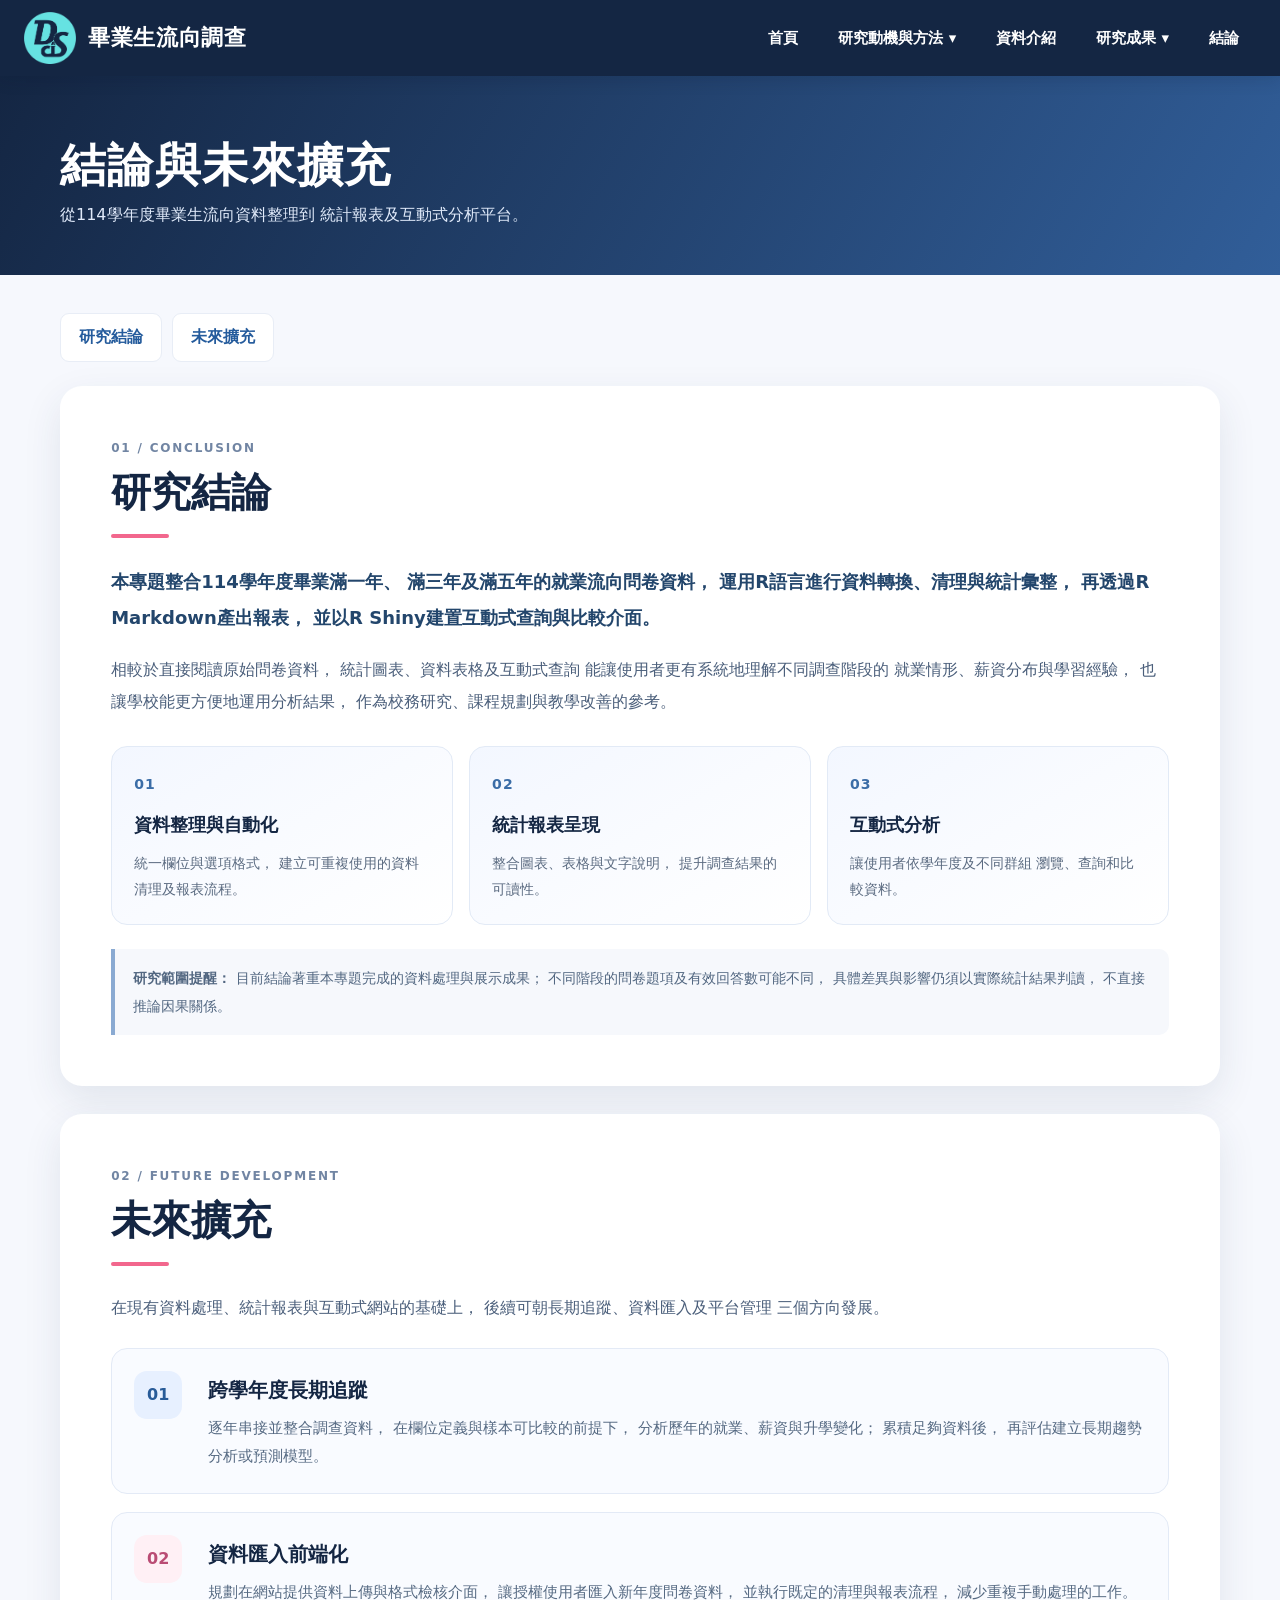
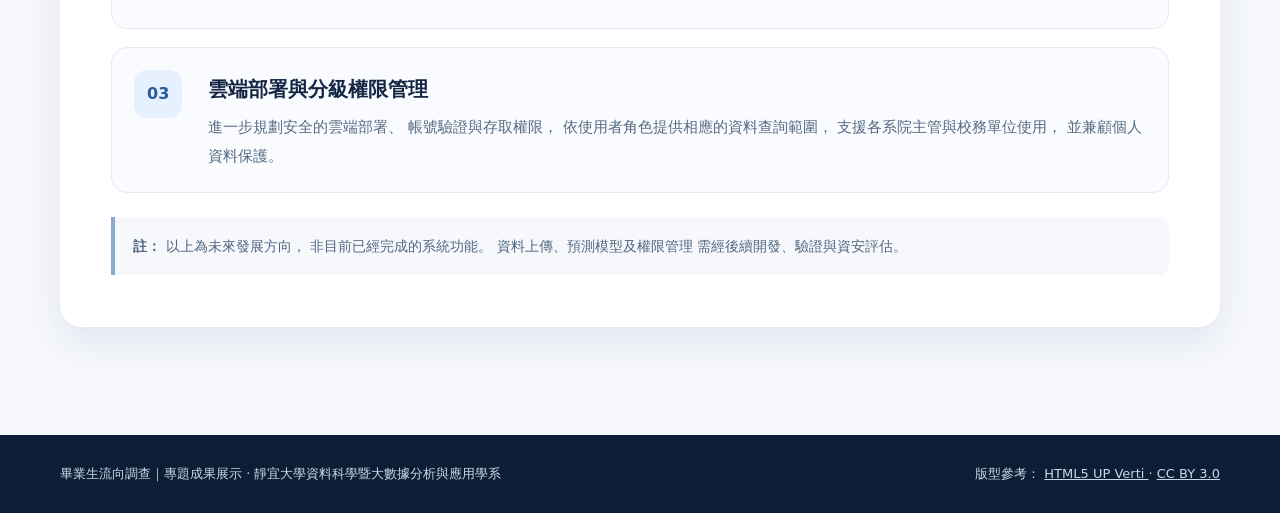
==== commit 2f8307ac: "Update conclusion.html" ====
--- a/conclusion.html
+++ b/conclusion.html
@@ -14,100 +14,90 @@
 <body>
 
   <!-- 網站導覽列 -->
-  <header class="site-header">
-    <div class="container header-inner">
-
-      <!-- 系徽與網站標題 -->
-      <a class="brand brand-image"
-         href="index.html"
-         aria-label="畢業生流向調查首頁">
-
-        <img
-          class="brand-logo"
-          src="images/logo-white-transparent.png"
-          alt="資料科學系徽"
-          width="52"
-          height="52">
-
-        <span class="brand-title">
-          畢業生流向調查
-        </span>
-      </a>
-
-      <!-- 手機版選單 -->
-      <button
-        class="menu-toggle"
-        type="button"
-        aria-label="開啟導覽選單"
-        aria-controls="main-nav"
-        aria-expanded="false">
-        ☰
-      </button>
-
-      <!-- 主導覽列 -->
-      <nav
-        class="nav"
-        id="main-nav"
-        aria-label="網站主選單">
-
-        <a href="index.html">
-          首頁
+ <header class="site-header">
+  <div class="container header-inner">
+
+   <a class="brand brand-image"
+   href="index.html"
+   aria-label="畢業生流向調查首頁">
+
+  <img
+    class="brand-logo"
+    src="images/logo.png"
+    alt="資料科學系徽"
+    width="52"
+    height="52">
+
+  <span class="brand-title">
+    畢業生流向調查
+  </span>
+</a>
+
+    <!-- 手機版選單按鈕 -->
+    <button
+      class="menu-toggle"
+      type="button"
+      aria-label="開啟導覽選單"
+      aria-controls="main-nav"
+      aria-expanded="false">
+      ☰
+    </button>
+
+    <!-- 右側導覽選單 -->
+    <nav
+      class="nav"
+      id="main-nav"
+      aria-label="網站主選單">
+
+      <a href="index.html">首頁</a>
+
+      <div class="dropdown">
+        <a href="research.html">
+          研究動機與方法 ▾
         </a>
 
-        <!-- 研究動機與方法 -->
-        <div class="dropdown">
-          <a href="research.html">
-            研究動機與方法 ▾
-          </a>
-
-          <ul class="submenu">
-            <li>
-              <a href="research.html#motivation">
-                研究動機
-              </a>
-            </li>
-            <li>
-              <a href="research.html#method">
-                研究方法
-              </a>
-            </li>
-          </ul>
-        </div>
-
-        <a href="data.html">
-          資料介紹
+        <ul class="submenu">
+          <li>
+            <a href="research.html#motivation">
+              研究動機
+            </a>
+          </li>
+
+          <li>
+            <a href="research.html#method">
+              研究方法
+            </a>
+          </li>
+        </ul>
+      </div>
+
+      <a href="data.html">資料介紹</a>
+
+      <div class="dropdown">
+        <a href="results.html">
+          研究成果 ▾
         </a>
 
-        <!-- 研究成果 -->
-        <div class="dropdown">
-          <a href="results.html">
-            研究成果 ▾
-          </a>
-
-          <ul class="submenu">
-            <li>
-              <a href="results.html#rmarkdown">
-                R Markdown
-              </a>
-            </li>
-            <li>
-              <a href="results.html#rshiny">
-                R Shiny
-              </a>
-            </li>
-          </ul>
-        </div>
-
-        <a
-          href="conclusion.html"
-          class="active"
-          aria-current="page">
-          結論
-        </a>
-
-      </nav>
-    </div>
-  </header>
+        <ul class="submenu">
+          <li>
+            <a href="results.html#rmarkdown">
+              R Markdown
+            </a>
+          </li>
+
+          <li>
+            <a href="results.html#rshiny">
+              R Shiny
+            </a>
+          </li>
+        </ul>
+      </div>
+
+      <a href="conclusion.html">結論</a>
+
+    </nav>
+  </div>
+</header>
 
 
   <!-- 頁面標題 -->
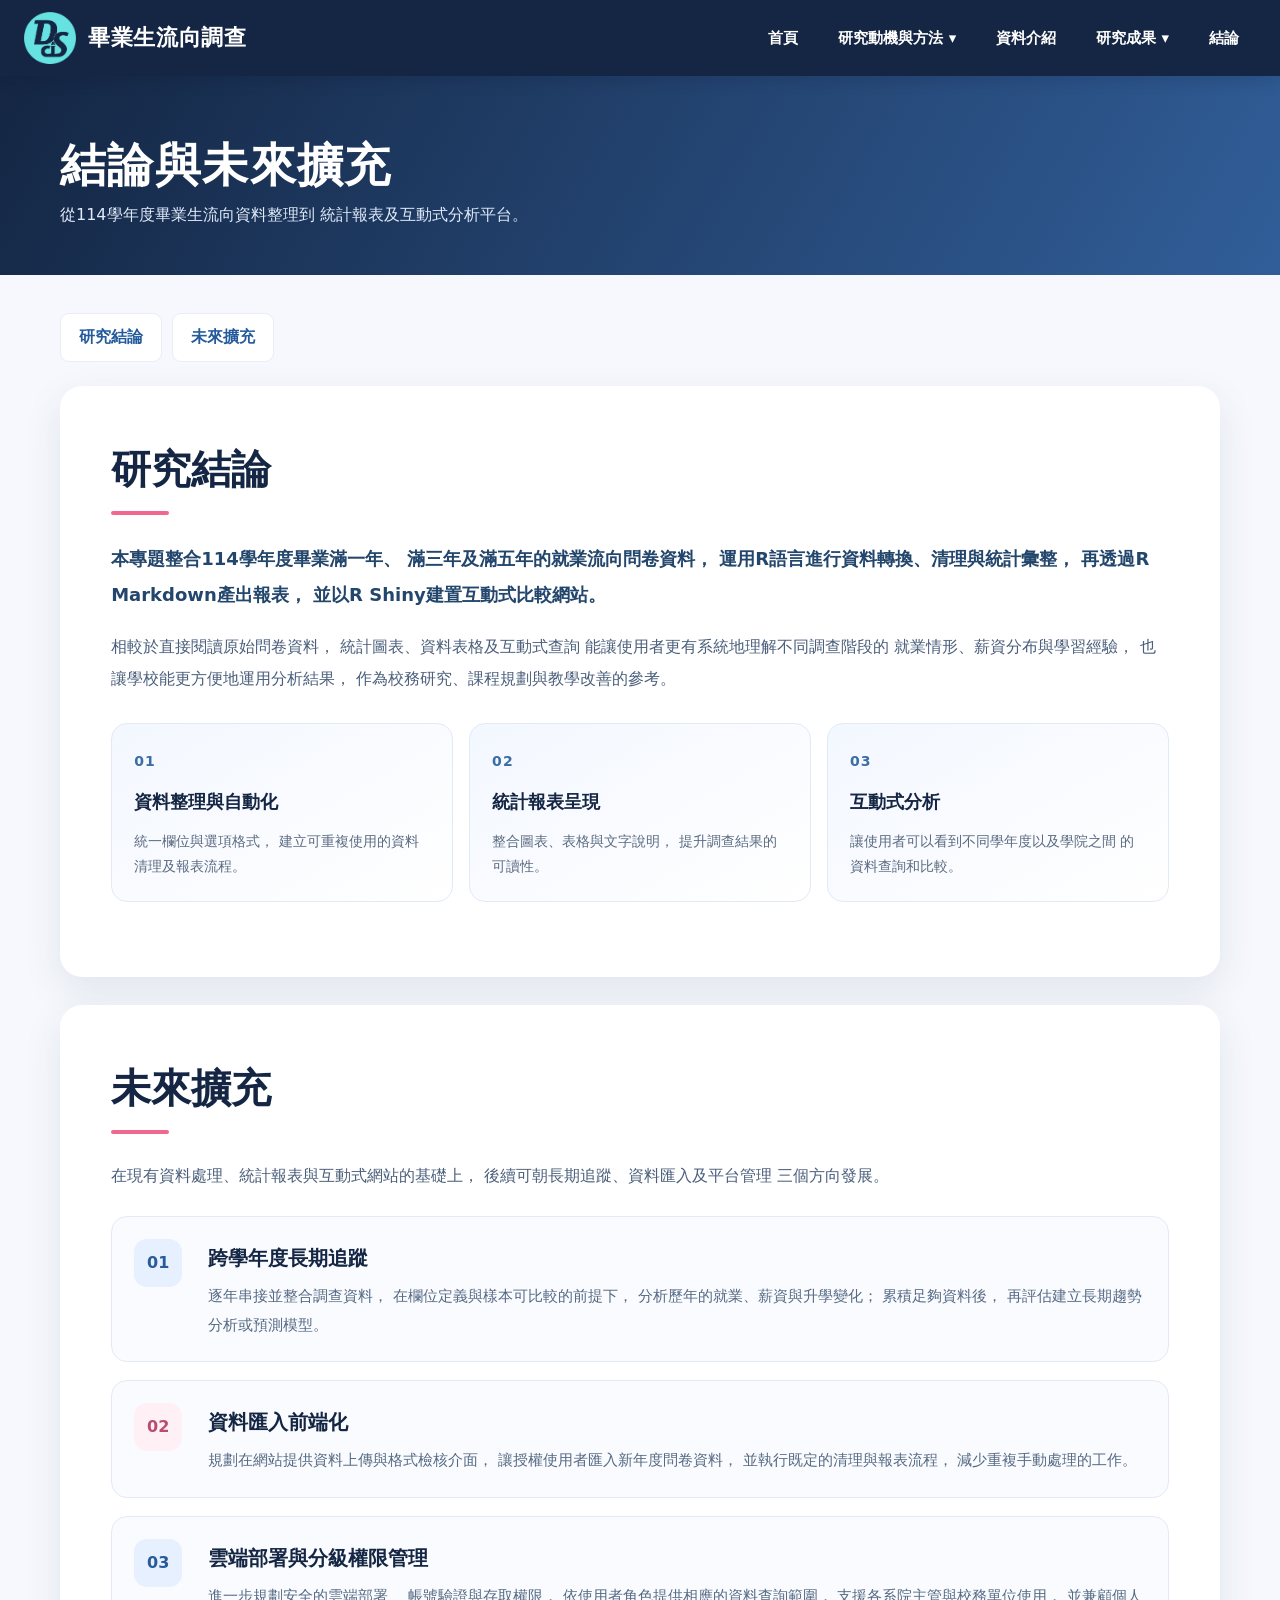
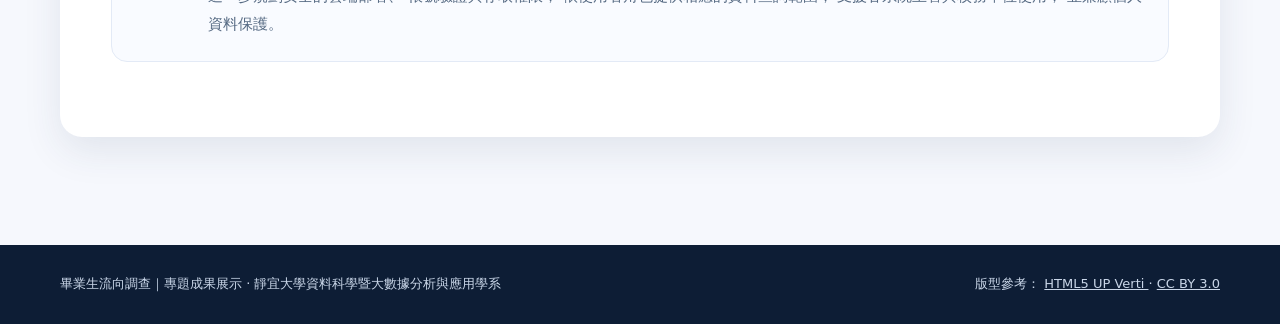
==== commit 4a3215f5: "Update conclusion.html" ====
--- a/conclusion.html
+++ b/conclusion.html
@@ -136,10 +136,6 @@
       id="conclusion"
       aria-labelledby="conclusion-title">
 
-      <div class="conclusion-kicker">
-        01 / CONCLUSION
-      </div>
-
       <h2 id="conclusion-title">
         研究結論
       </h2>
@@ -152,7 +148,7 @@
         滿三年及滿五年的就業流向問卷資料，
         運用R語言進行資料轉換、清理與統計彙整，
         再透過R Markdown產出報表，
-        並以R Shiny建置互動式查詢與比較介面。
+        並以R Shiny建置互動式比較網站。
       </p>
 
       <p>
@@ -189,21 +185,13 @@
           <span class="conclusion-number">03</span>
           <h3>互動式分析</h3>
           <p>
-            讓使用者依學年度及不同群組
-            瀏覽、查詢和比較資料。
+            讓使用者可以看到不同學年度以及學院之間
+            的資料查詢和比較。
           </p>
         </article>
 
       </div>
 
-      <!-- 研究範圍提醒 -->
-      <p class="conclusion-caveat">
-        <strong>研究範圍提醒：</strong>
-        目前結論著重本專題完成的資料處理與展示成果；
-        不同階段的問卷題項及有效回答數可能不同，
-        具體差異與影響仍須以實際統計結果判讀，
-        不直接推論因果關係。
-      </p>
 
     </section>
 
@@ -217,9 +205,7 @@
       id="future"
       aria-labelledby="future-title">
 
-      <div class="conclusion-kicker">
-        02 / FUTURE DEVELOPMENT
-      </div>
+
 
       <h2 id="future-title">
         未來擴充
@@ -290,15 +276,6 @@
         </article>
 
       </div>
-
-      <!-- 未來規劃說明 -->
-      <p class="conclusion-caveat">
-        <strong>註：</strong>
-        以上為未來發展方向，
-        非目前已經完成的系統功能。
-        資料上傳、預測模型及權限管理
-        需經後續開發、驗證與資安評估。
-      </p>
 
     </section>
 
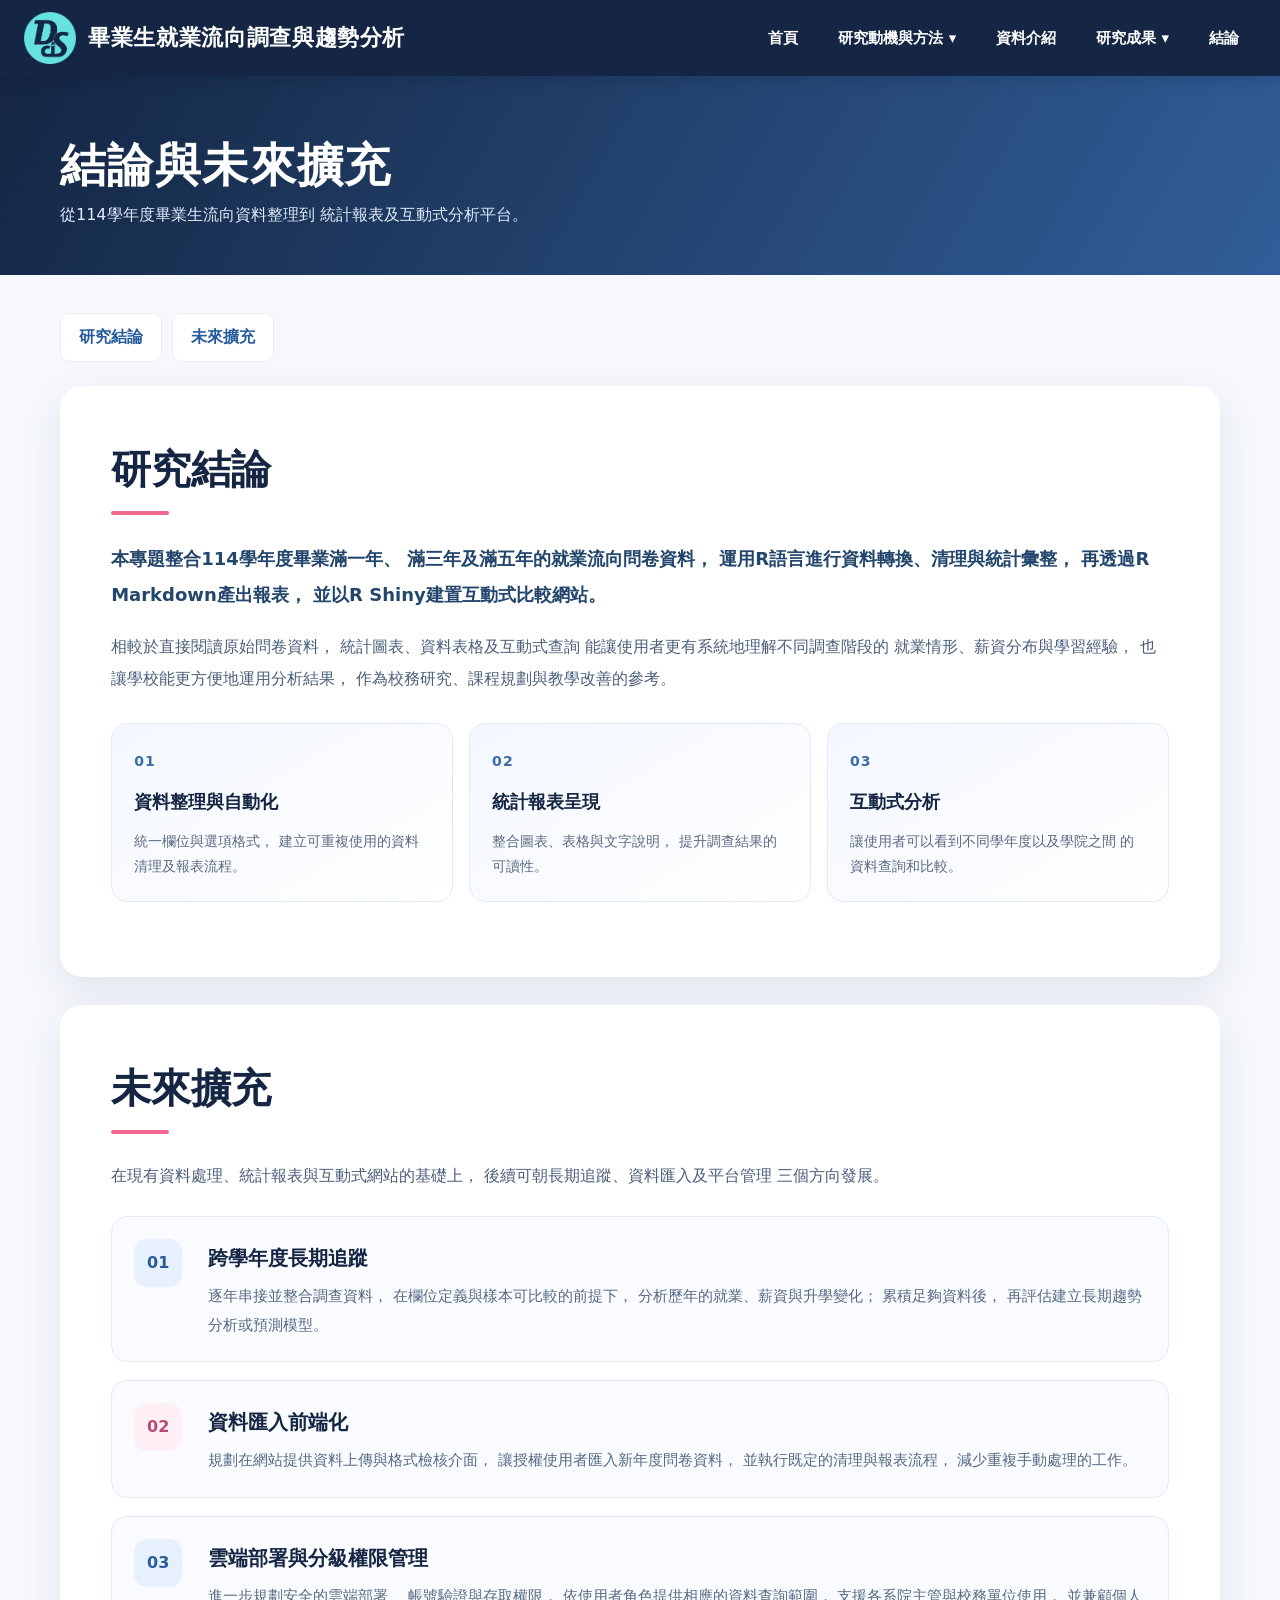
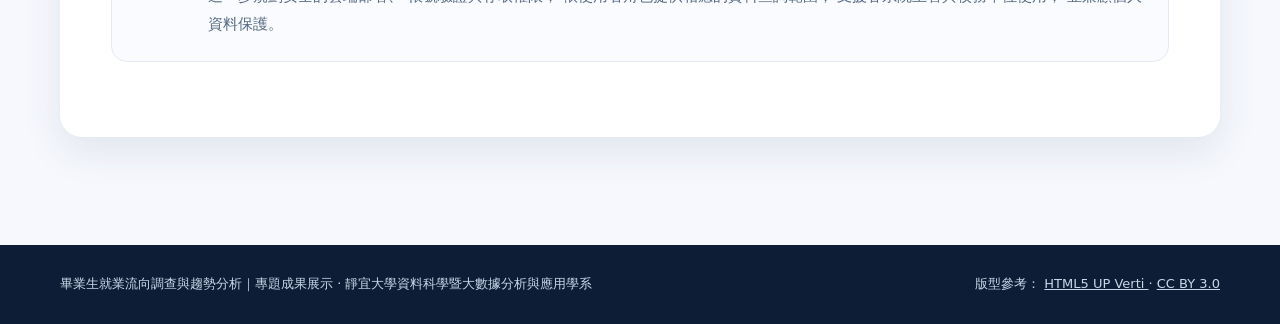
==== commit 3c8d0670: "Update conclusion.html" ====
--- a/conclusion.html
+++ b/conclusion.html
@@ -7,7 +7,7 @@
         content="width=device-width, initial-scale=1">
   <meta name="description"
         content="畢業生流向調查專題結論與未來擴充規劃，包含資料清理、統計報表、R Shiny互動分析及後續發展方向。">
-  <title>結論｜畢業生流向調查</title>
+  <title>結論｜畢業生就業流向調查與趨勢分析</title>
   <link rel="stylesheet" href="style.css">
 </head>
 
@@ -19,7 +19,7 @@
 
    <a class="brand brand-image"
    href="index.html"
-   aria-label="畢業生流向調查首頁">
+   aria-label="畢業生就業流向調查與趨勢分析首頁">
 
   <img
     class="brand-logo"
@@ -29,7 +29,7 @@
     height="52">
 
   <span class="brand-title">
-    畢業生流向調查
+    畢業生就業流向調查與趨勢分析
   </span>
 </a>
 
@@ -287,7 +287,7 @@
     <div class="container footer-inner">
 
       <span>
-        畢業生流向調查｜專題成果展示 ·
+        畢業生就業流向調查與趨勢分析｜專題成果展示 ·
         靜宜大學資料科學暨大數據分析與應用學系
       </span>
 
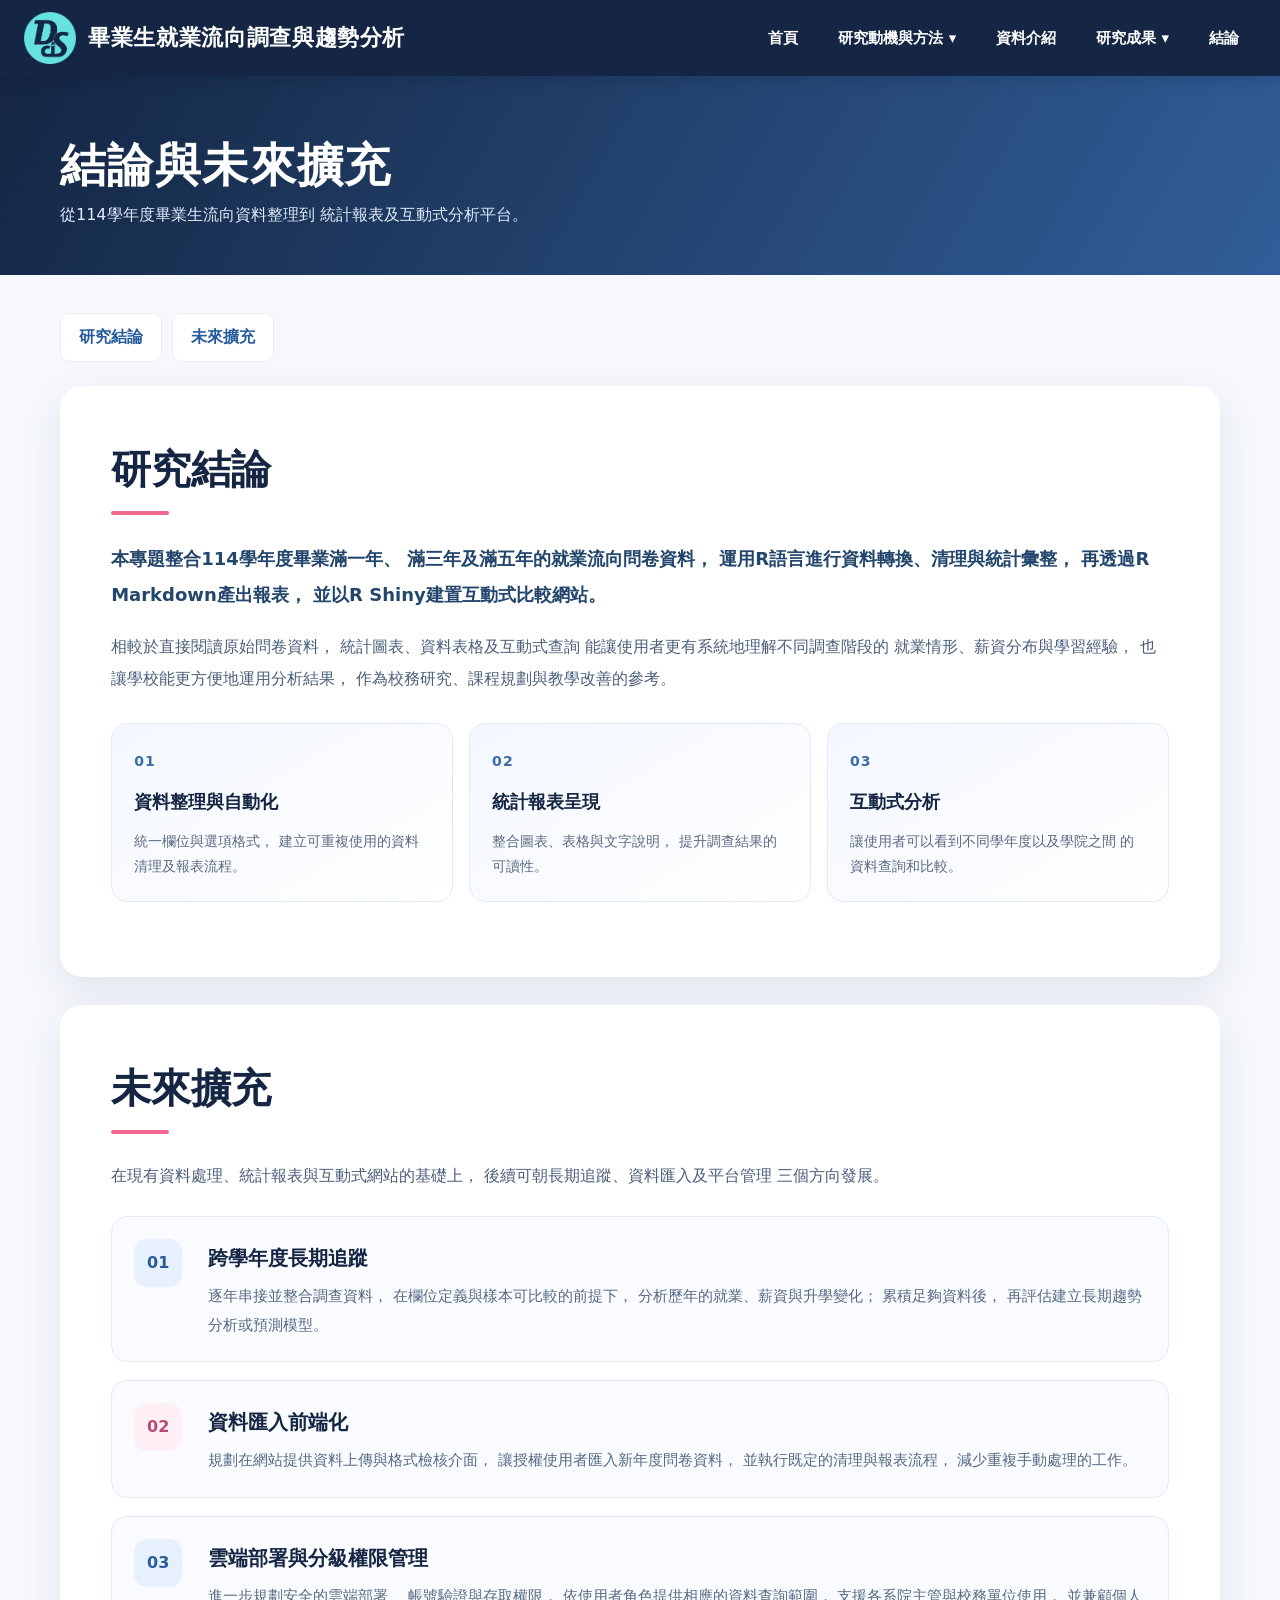
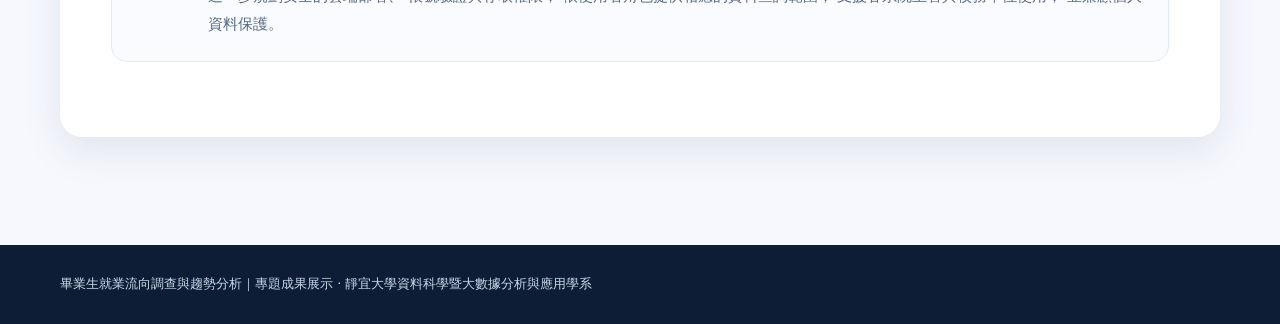
==== commit 214cd7a2: "Update conclusion.html" ====
--- a/conclusion.html
+++ b/conclusion.html
@@ -291,16 +291,7 @@
         靜宜大學資料科學暨大數據分析與應用學系
       </span>
 
-      <span>
-        版型參考：
-        <a href="https://html5up.net/verti">
-          HTML5 UP Verti
-        </a>
-        ·
-        <a href="https://creativecommons.org/licenses/by/3.0/">
-          CC BY 3.0
-        </a>
-      </span>
+
 
     </div>
   </footer>
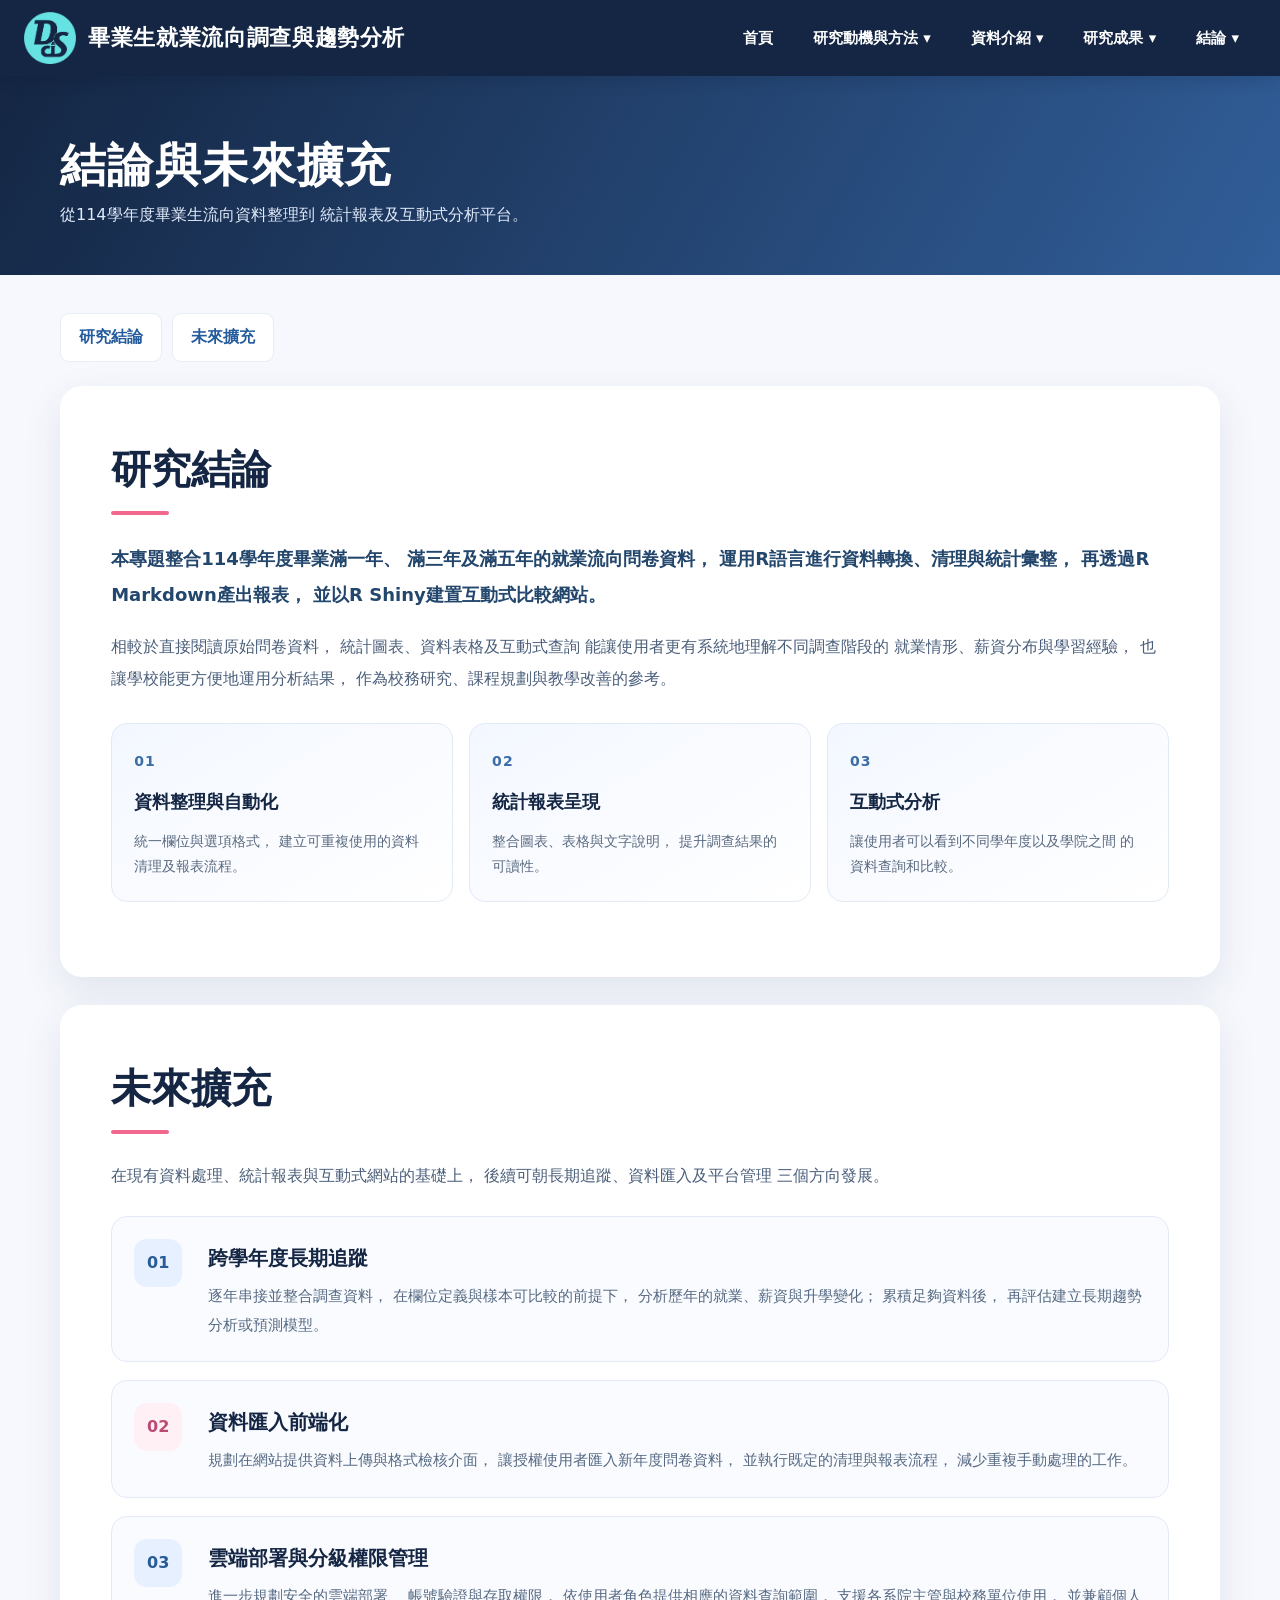
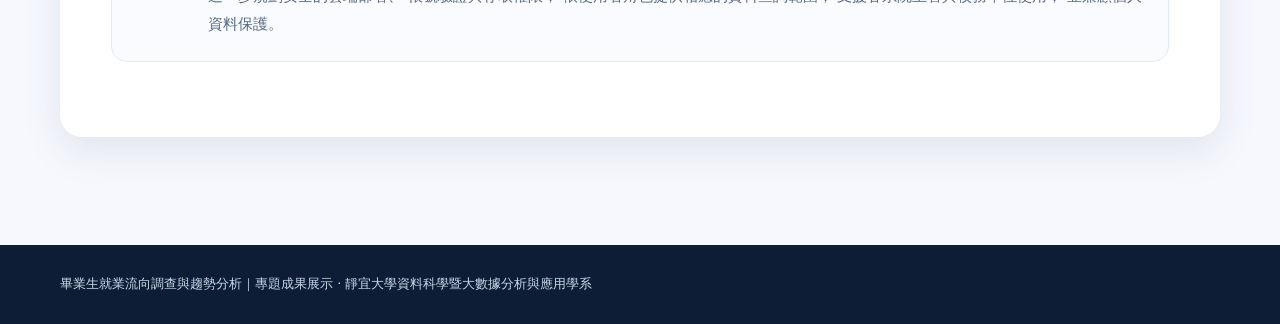
==== commit 949c27d4: "Update conclusion.html" ====
--- a/conclusion.html
+++ b/conclusion.html
@@ -71,7 +71,32 @@
         </ul>
       </div>
 
-      <a href="data.html">資料介紹</a>
+    
+
+<div class="dropdown">
+
+  <a href="data.html">
+    資料介紹 ▾
+  </a>
+
+  <ul class="submenu">
+
+    <li>
+      <a href="data.html#summary">
+        資料摘要
+      </a>
+    </li>
+
+    <li>
+      <a href="data.html#questionnaire">
+        問卷內容
+      </a>
+    </li>
+
+  </ul>
+
+</div>
+
 
       <div class="dropdown">
         <a href="results.html">
@@ -93,14 +118,38 @@
         </ul>
       </div>
 
-      <a href="conclusion.html">結論</a>
+
+<div class="dropdown">
+
+  <a href="conclusion.html">
+    結論 ▾
+  </a>
+
+  <ul class="submenu">
+
+    <li>
+      <a href="conclusion.html#conclusion">
+        研究結論
+      </a>
+    </li>
+
+    <li>
+      <a href="conclusion.html#future">
+        未來擴充
+      </a>
+    </li>
+
+  </ul>
+
+</div>
+
 
     </nav>
   </div>
 </header>
 
 
-  <!-- 頁面標題 -->
+
   <section class="page-top">
     <div class="container">
       <h1>結論與未來擴充</h1>
